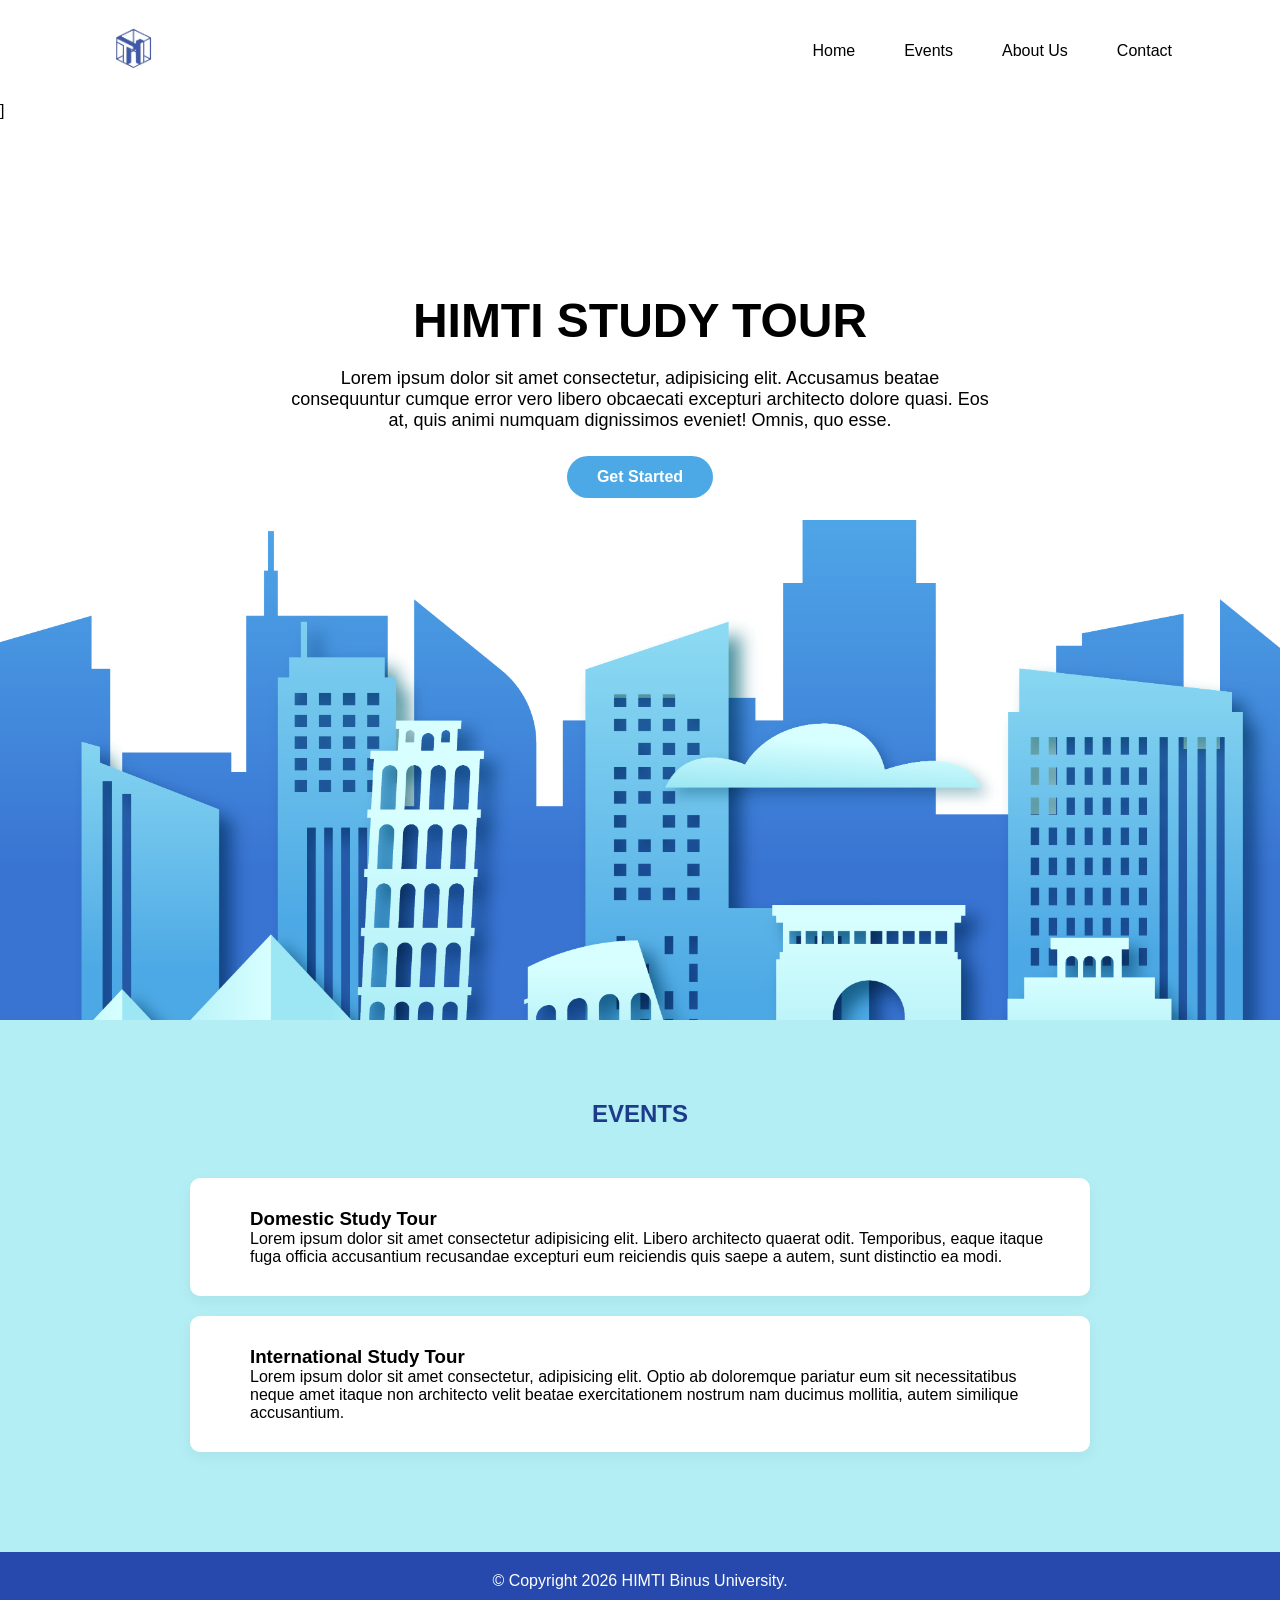
==== index.html @ f32a1fb4 "Add files via upload" ====
<!DOCTYPE html>
<html lang="id">
<head>
    <meta charset="UTF-8">
    <meta name="viewport" content="width=device-width, initial-scale=1.0">
    <title>HIMTI Study Tour</title>
    <link rel="stylesheet" href="style.css">
</head>
<body>

    <header>
        <div class="container nav">
            <h2 class="logo"><a href=""><img src="img/Logo_Himti.png" alt=""></a></h2>
            <nav>
                <ul>
                    <li><a href="#home">Home</a></li>
                    <li><a href="#events">Events</a></li>
                    <li><a href="#">About Us</a></li>
                    <li><a href="#">Contact</a></li>
                </ul>
            </nav>
        </div>
    </header>

]    <section class="home" id="home">
        <div class="container home-content">
            <div class="home-text">
                <h1>HIMTI STUDY TOUR</h1>
                <p>Lorem ipsum dolor sit amet consectetur, adipisicing elit. Accusamus beatae consequuntur cumque error vero libero obcaecati excepturi architecto dolore quasi. Eos at, quis animi numquam dignissimos eveniet! Omnis, quo esse.</p>
                <a href="#" class="btn">Get Started</a>
            </div>
        </div>

        <img src="img/gedung.png" class="home-buildings" alt="Gedung">
    </section>

    <section class="events" id="events">
        <div class="container">
            <h2>EVENTS</h2>

            <div class="event-box">
                <div class="event-image">
                    <img src="" alt="">
                </div>
                <div class="event-text">
                    <h3>Domestic Study Tour</h3>
                    <p>Lorem ipsum dolor sit amet consectetur adipisicing elit. Libero architecto quaerat odit. Temporibus, eaque itaque fuga officia accusantium recusandae excepturi eum reiciendis quis saepe a autem, sunt distinctio ea modi.</p>
                </div>
            </div>

            <div class="event-box">
                <div class="event-image">
                    <img src="" alt="">
                </div>
                <div class="event-text">
                    <h3>International Study Tour</h3>
                    <p>Lorem ipsum dolor sit amet consectetur, adipisicing elit. Optio ab doloremque pariatur eum sit necessitatibus neque amet itaque non architecto velit beatae exercitationem nostrum nam ducimus mollitia, autem similique accusantium.</p>
                </div>
            </div>

        </div>
    </section>

    <footer>
        <div class="container">
            <p>&copy; Copyright 2026 HIMTI Binus University.</p>
        </div>
    </footer>

</body>
</html>
---- style.css ----
* {
    margin: 0;
    padding: 0;
    box-sizing: border-box;
    font-family: Arial, sans-serif;
    scroll-behavior: smooth;
}

.container {
    width: 85%;
    margin: auto;
}

header {
    padding: 15px 0;
    position: sticky;   
    top: 0;             
    z-index: 1000;      
}

.nav {
    display: flex;
    justify-content: space-between;
    align-items: center;
}

.nav ul {
    list-style: none;
    display: flex;
    gap: 25px;
}

.nav a {
    text-decoration: none;
    color: black;
    font-weight: 500;
    padding: 8px 12px;     
    border-radius: 6px;    
    display: inline-block;  
    transition: 0.3s ease;
}

.nav a:hover {
    background-color: #4DA9E5;
    color: white;
}

.logo img {
    height: 50px;
    width: auto;
    display: block;
}

.logo:hover{
    cursor: pointer;
}

.home {
    position: relative;
    height: 100vh;
    padding-bottom: 350px;
    color: black;
    overflow: hidden;
}

.home-content {
    display: flex;
    justify-content: center;
    align-items: center;
    text-align: center;
    height: 100%;
}

.home-text {
    max-width: 700px;
}

.home-text h1 {
    font-size: 48px;
    margin-bottom: 20px;
}

.home-text p {
    margin-bottom: 25px;
    font-size: 18px;
}

.home-buildings {
    width: 100%;
    max-height: 500px;
    object-fit: cover; 
    position: absolute;
    bottom: 0;
    left: 0;
    z-index: -1;
}

.btn {
    display: inline-block;
    padding: 12px 30px;
    background: #4DA9E5;
    color: white;
    border-radius: 30px;
    text-decoration: none;
    font-weight: bold;
    transition: 0.3s;
}

.btn:hover {
    background: white;
    color: #4DA9E5;
}

.events {
    background: #B3EEF5;
    padding: 80px 0;
    text-align: center;
}

.events h2 {
    margin-bottom: 50px;
    color: #1e3a8a;
}

.event-box {
    display: flex;
    align-items: center;
    gap: 30px;
    background: white;
    margin: 20px auto;
    padding: 30px;
    border-radius: 10px;
    max-width: 900px;
    box-shadow: 0 5px 15px rgba(0,0,0,0.05);
    text-align: left;
}

.event-box.reverse {
    flex-direction: row-reverse;
}

.event-image img {
    width: 200px;
}

footer {
    background: #2749AD;
    color: white;
    text-align: center;
    padding: 20px 0;
}

@media (max-width: 768px) {

    .nav {
        flex-direction: row;          
        justify-content: space-between;
        align-items: center;
    }

    .nav ul {
        flex-direction: row;          
        gap: 10px;
    }

    .nav a {
        font-size: 14px;             
        padding: 6px 8px;
    }

    .logo img {
        height: 40px;
    }

    .container {
        width: 92%;
    }

    .home {
        height: auto;          
        padding: 80px 0 0 0;  
        text-align: center;
    }

    .home-content {
        height: auto;
        padding-bottom: 20px;
    }

    .home-text h1 {
        font-size: 26px;
    }

    .home-text p {
        font-size: 14px;
        padding: 0 10px;
    }

    .home-buildings {
        position: relative;   
        max-height: 200px;
        margin-top: 20px;
    }

    .event-box {
        flex-direction: column;
        text-align: center;
        padding: 20px;
    }

    .event-image img {
        width: 100%;
        max-width: 250px;
        margin-bottom: 15px;
    }
}
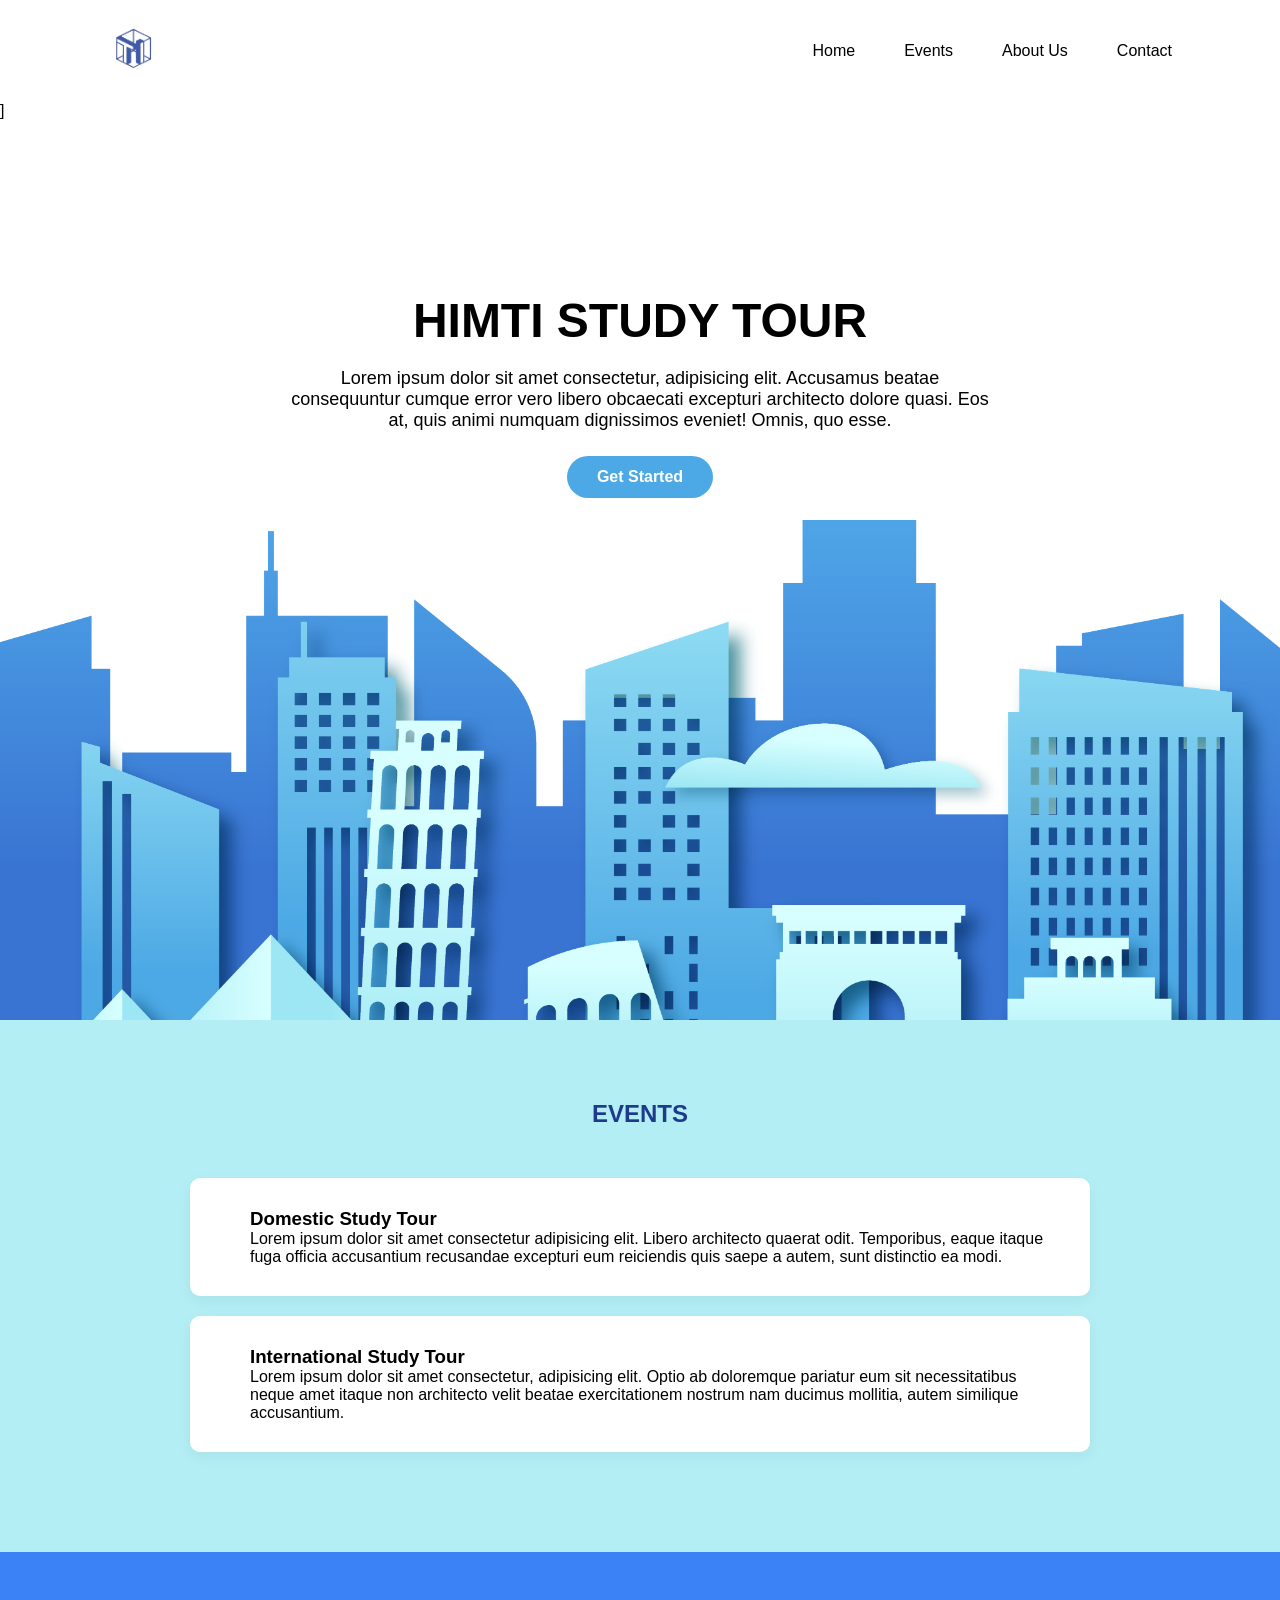
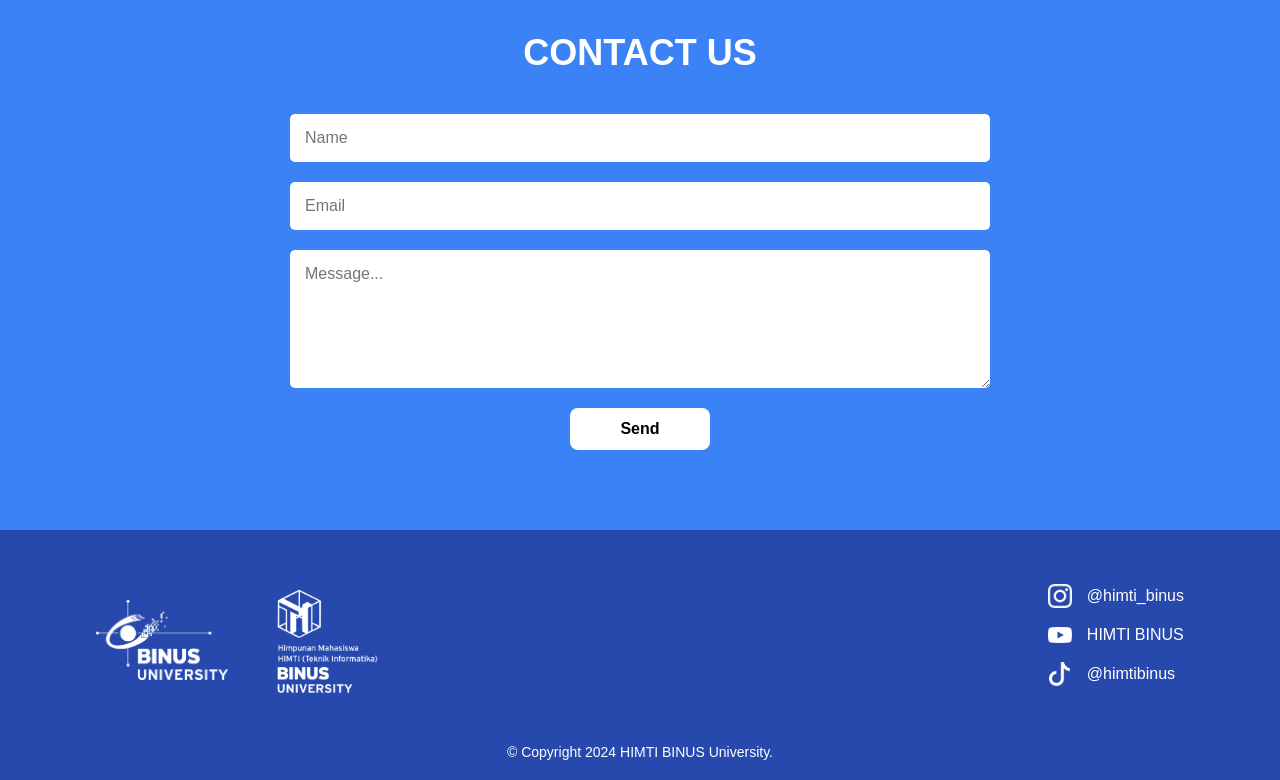
==== commit bbbdea56: "bagian Footer" ====
--- a/index.html
+++ b/index.html
@@ -61,9 +61,38 @@
         </div>
     </section>
 
+    <section class="contact" id="contact">
+        <div class="container">
+            <h2>CONTACT US</h2>
+            <form action="#" class="contact-form">
+                <input type="text" placeholder="Name" required>
+                <input type="email" placeholder="Email" required>
+                <textarea placeholder="Message..." rows="6" required></textarea>
+                <button type="submit" class="btn-send">Send</button>
+            </form>
+        </div>
+    </section>
     <footer>
-        <div class="container">
-            <p>&copy; Copyright 2026 HIMTI Binus University.</p>
+        <div class="container footer-content">
+            <div class="footer-left">
+                <div class="footer-logo">
+                    <img src="img/LogoBinusWhite.png" alt="BINUS University">
+                </div>
+                <div class="footer-himti">
+                    <img src="img/HimtiWhite.png" alt="HIMTI BINUS">
+                </div>
+            </div>
+            
+            <div class="footer-socials">
+                <ul>
+                    <li><a href="#"><img src="img/InsIcon.png" alt="IG"> @himti_binus</a></li>
+                    <li><a href="#"><img src="img/YtIcon.png" alt="YT"> HIMTI BINUS</a></li>
+                    <li><a href="#"><img src="img/TiktokIcon.png" alt="TikTok"> @himtibinus</a></li>
+                </ul>
+            </div>
+        </div>
+        <div class="footer-bottom">
+            <p>&copy; Copyright 2024 HIMTI BINUS University.</p>
         </div>
     </footer>
 
--- a/style.css
+++ b/style.css
@@ -3,11 +3,15 @@
     padding: 0;
     box-sizing: border-box;
     font-family: Arial, sans-serif;
+}
+
+html {
     scroll-behavior: smooth;
 }
 
 .container {
     width: 85%;
+    max-width: 1100px;
     margin: auto;
 }
 
@@ -143,11 +147,111 @@
     width: 200px;
 }
 
+.contact {
+    background: #3B82F6; /* Warna biru sesuai desain */
+    padding: 80px 0;
+    text-align: center;
+}
+
+.contact h2 {
+    color: white;
+    font-size: 36px;
+    margin-bottom: 40px;
+}
+
+.contact-form {
+    max-width: 700px;
+    margin: 0 auto;
+    display: flex;
+    flex-direction: column;
+    gap: 20px;
+}
+
+.contact-form input,
+.contact-form textarea {
+    width: 100%;
+    padding: 15px;
+    border: none;
+    border-radius: 5px;
+    font-size: 16px;
+    font-family: Arial, sans-serif;
+    resize: vertical;
+}
+
+.btn-send {
+    padding: 12px 50px; 
+    background: white;
+    color: black;
+    border: none;
+    border-radius: 8px; /* Sudut dibuat sedikit membulat seperti Figma */
+    font-size: 16px;
+    font-weight: bold;
+    cursor: pointer;
+    align-self: center;
+    transition: 0.3s;
+}
+
+.btn-send:hover {
+    background: #e0e0e0;
+}
+
 footer {
     background: #2749AD;
     color: white;
+    padding: 50px 0 20px 0;
+}
+
+.footer-content {
+    display: flex;
+    justify-content: space-between;
+    align-items: center;
+    flex-wrap: wrap;
+    margin-bottom: 40px;
+}
+
+.footer-left {
+    display: flex;
+    align-items: center;
+    gap: 40px; /* Jarak antara logo BINUS dan HIMTI */
+}
+
+.footer-logo img {
+    height: 80px; 
+    width: auto;
+}
+
+.footer-himti img {
+    height: 120px; /* Diperbesar agar seimbang dengan logo BINUS */
+    width: auto;
+}
+
+.footer-socials ul {
+    list-style: none;
+    padding: 0;
+}
+
+.footer-socials li {
+    margin-bottom: 15px;
+}
+
+.footer-socials a {
+    color: white;
+    text-decoration: none;
+    display: flex;
+    align-items: center;
+    gap: 15px;
+    font-size: 16px;
+}
+
+.footer-socials img {
+    width: 24px;
+    height: 24px;
+    object-fit: contain; /* Pastikan icon tidak gepeng */
+}
+
+.footer-bottom {
     text-align: center;
-    padding: 20px 0;
+    font-size: 14px;
 }
 
 @media (max-width: 768px) {
@@ -213,4 +317,27 @@
         max-width: 250px;
         margin-bottom: 15px;
     }
+    
+    .contact {
+        padding: 50px 0;
+    }
+
+    .contact h2 {
+        font-size: 28px;
+    }
+
+    .footer-content {
+        flex-direction: column;
+        text-align: center;
+        gap: 30px;
+    }
+
+    .footer-socials li {
+        justify-content: center;
+    }
+
+    .footer-left {
+        flex-direction: column;
+        gap: 20px;
+    }
 }
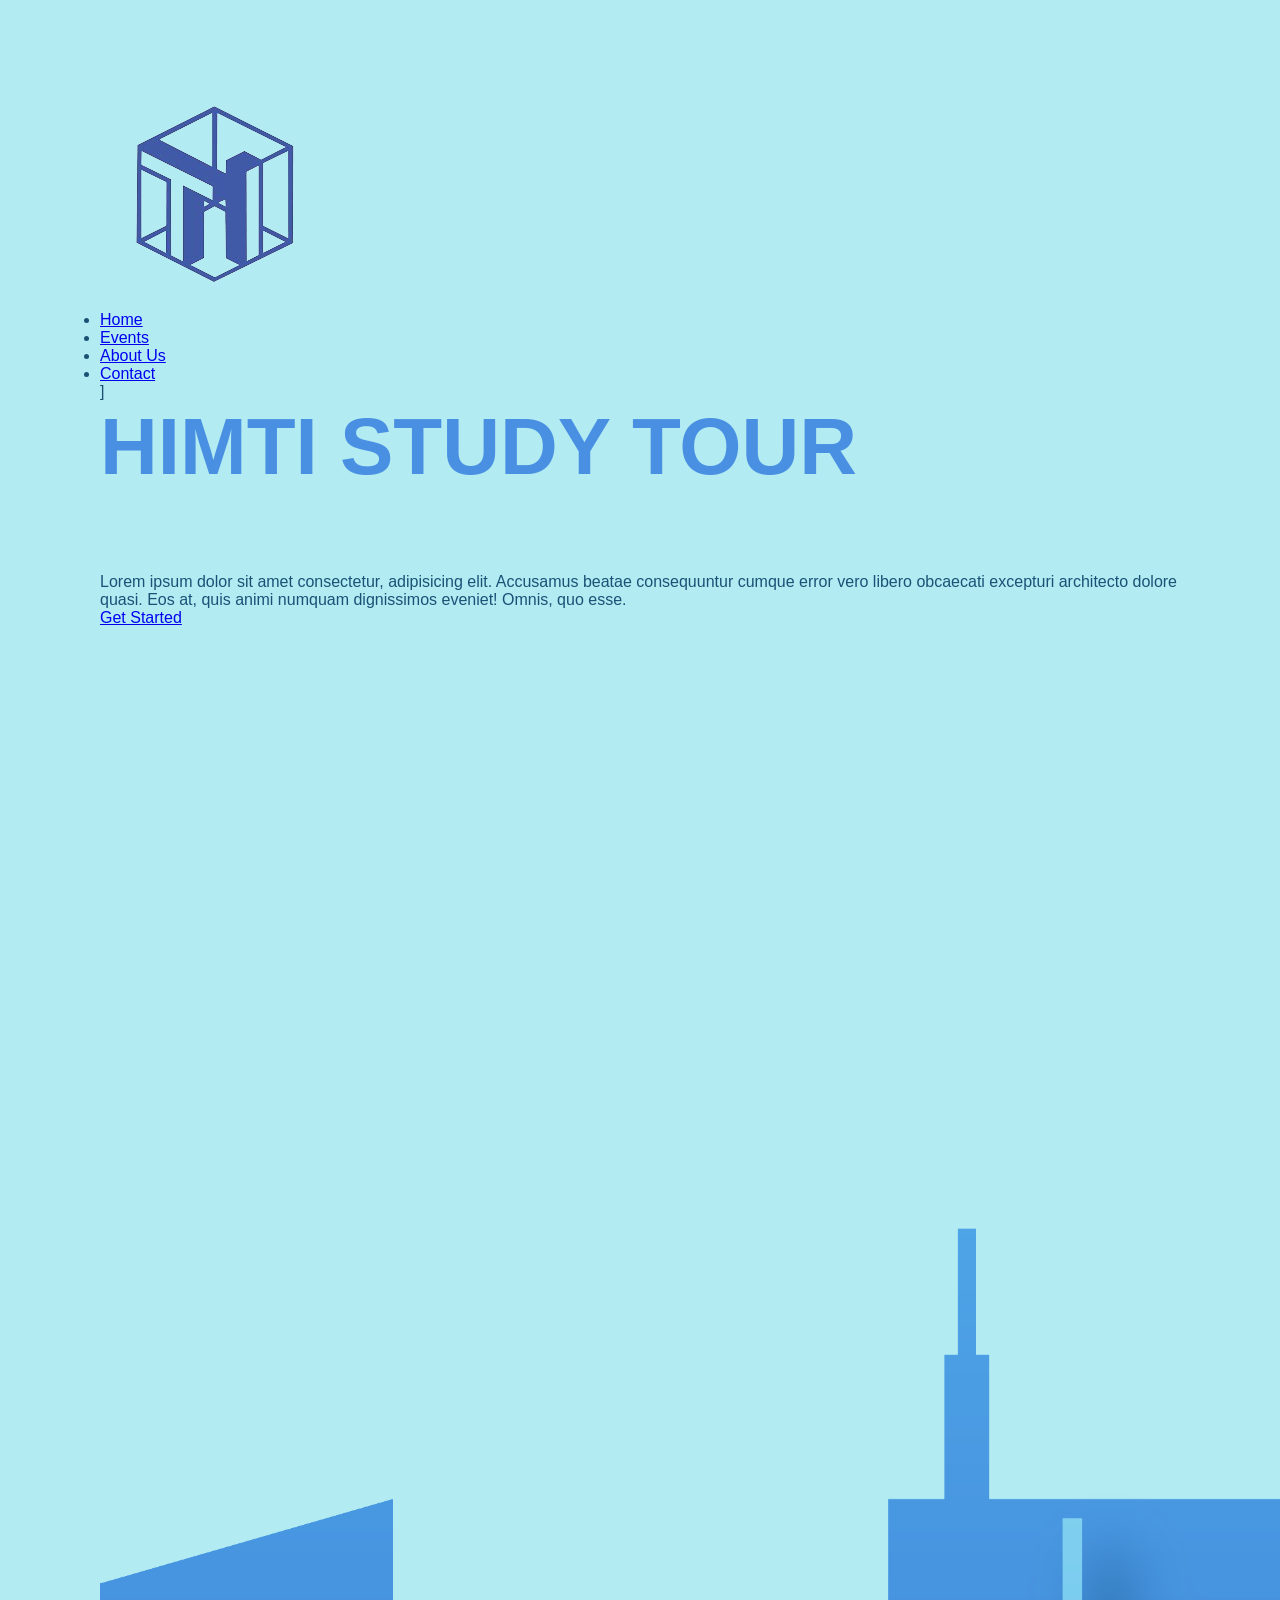
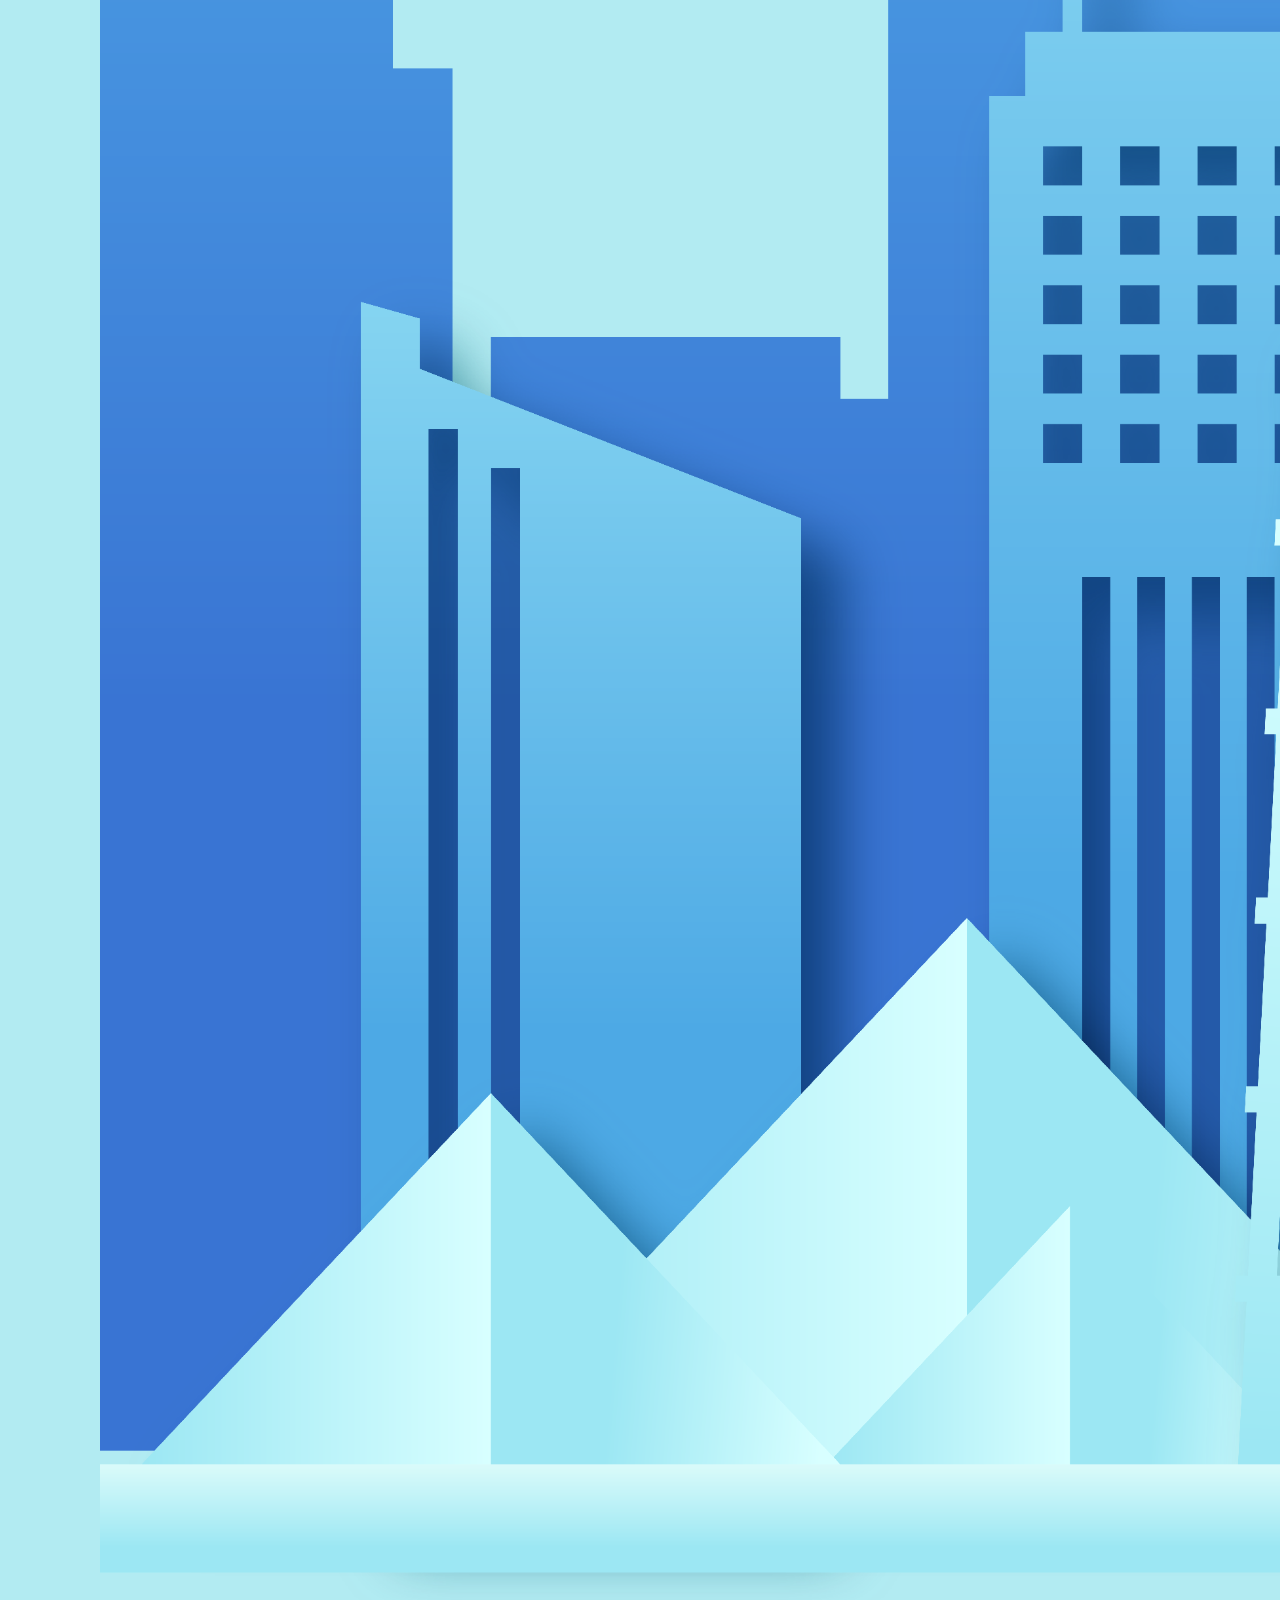
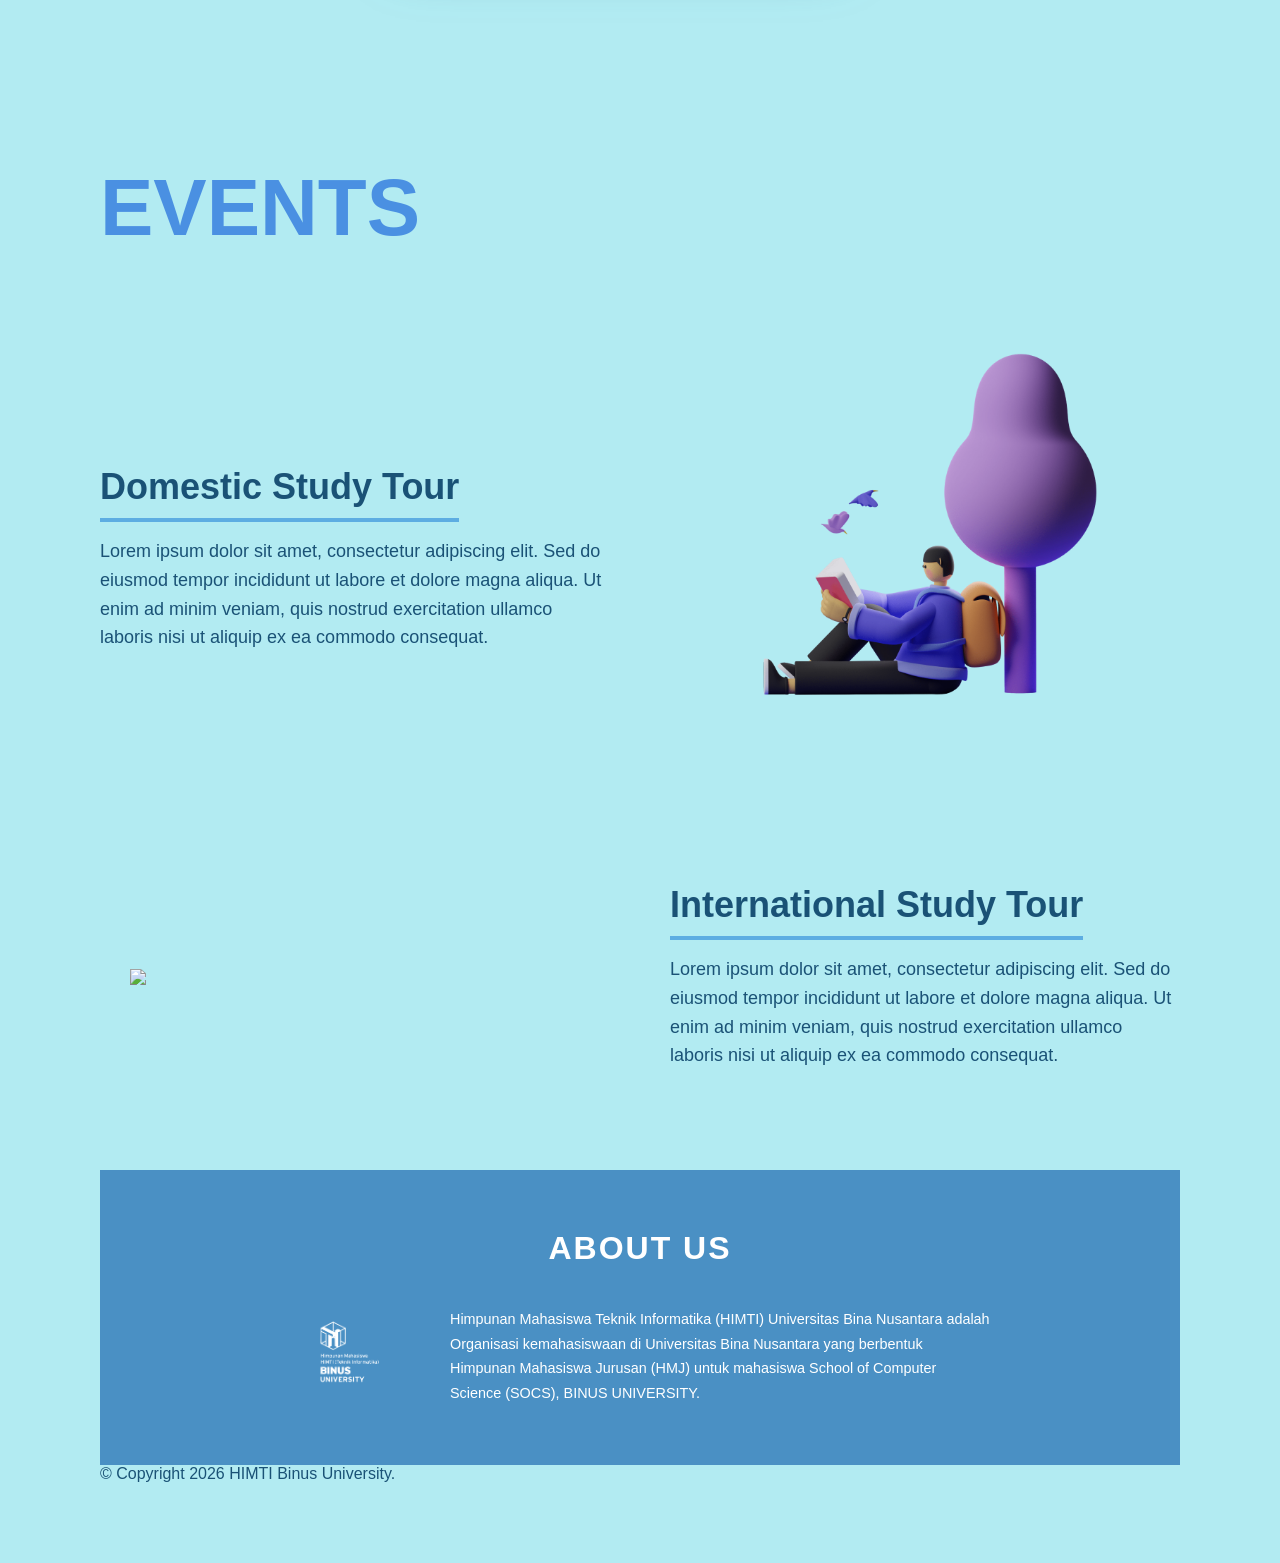
==== commit d9d7078a: "add event section" ====
--- a/index.html
+++ b/index.html
@@ -1,100 +1,151 @@
-<!DOCTYPE html>
-<html lang="id">
-<head>
-    <meta charset="UTF-8">
-    <meta name="viewport" content="width=device-width, initial-scale=1.0">
-    <title>HIMTI Study Tour</title>
-    <link rel="stylesheet" href="style.css">
-</head>
-<body>
-
-    <header>
-        <div class="container nav">
-            <h2 class="logo"><a href=""><img src="img/Logo_Himti.png" alt=""></a></h2>
-            <nav>
-                <ul>
-                    <li><a href="#home">Home</a></li>
-                    <li><a href="#events">Events</a></li>
-                    <li><a href="#">About Us</a></li>
-                    <li><a href="#">Contact</a></li>
-                </ul>
-            </nav>
-        </div>
-    </header>
-
-]    <section class="home" id="home">
-        <div class="container home-content">
-            <div class="home-text">
-                <h1>HIMTI STUDY TOUR</h1>
-                <p>Lorem ipsum dolor sit amet consectetur, adipisicing elit. Accusamus beatae consequuntur cumque error vero libero obcaecati excepturi architecto dolore quasi. Eos at, quis animi numquam dignissimos eveniet! Omnis, quo esse.</p>
-                <a href="#" class="btn">Get Started</a>
-            </div>
-        </div>
-
-        <img src="img/gedung.png" class="home-buildings" alt="Gedung">
-    </section>
-
-    <section class="events" id="events">
-        <div class="container">
-            <h2>EVENTS</h2>
-
-            <div class="event-box">
-                <div class="event-image">
-                    <img src="" alt="">
-                </div>
-                <div class="event-text">
-                    <h3>Domestic Study Tour</h3>
-                    <p>Lorem ipsum dolor sit amet consectetur adipisicing elit. Libero architecto quaerat odit. Temporibus, eaque itaque fuga officia accusantium recusandae excepturi eum reiciendis quis saepe a autem, sunt distinctio ea modi.</p>
-                </div>
-            </div>
-
-            <div class="event-box">
-                <div class="event-image">
-                    <img src="" alt="">
-                </div>
-                <div class="event-text">
-                    <h3>International Study Tour</h3>
-                    <p>Lorem ipsum dolor sit amet consectetur, adipisicing elit. Optio ab doloremque pariatur eum sit necessitatibus neque amet itaque non architecto velit beatae exercitationem nostrum nam ducimus mollitia, autem similique accusantium.</p>
-                </div>
-            </div>
-
-        </div>
-    </section>
-
-    <section class="contact" id="contact">
-        <div class="container">
-            <h2>CONTACT US</h2>
-            <form action="#" class="contact-form">
-                <input type="text" placeholder="Name" required>
-                <input type="email" placeholder="Email" required>
-                <textarea placeholder="Message..." rows="6" required></textarea>
-                <button type="submit" class="btn-send">Send</button>
-            </form>
-        </div>
-    </section>
-    <footer>
-        <div class="container footer-content">
-            <div class="footer-left">
-                <div class="footer-logo">
-                    <img src="img/LogoBinusWhite.png" alt="BINUS University">
-                </div>
-                <div class="footer-himti">
-                    <img src="img/HimtiWhite.png" alt="HIMTI BINUS">
-                </div>
-            </div>
-            
-            <div class="footer-socials">
-                <ul>
-                    <li><a href="#"><img src="img/InsIcon.png" alt="IG"> @himti_binus</a></li>
-                    <li><a href="#"><img src="img/YtIcon.png" alt="YT"> HIMTI BINUS</a></li>
-                    <li><a href="#"><img src="img/TiktokIcon.png" alt="TikTok"> @himtibinus</a></li>
-                </ul>
-            </div>
-        </div>
-        <div class="footer-bottom">
-            <p>&copy; Copyright 2024 HIMTI BINUS University.</p>
-        </div>
-    </footer>
-
-</body>
-</html>+<!DOCTYPE html>
+<html lang="id">
+<head>
+    <meta charset="UTF-8">
+    <meta name="viewport" content="width=device-width, initial-scale=1.0">
+    <title>HIMTI Study Tour</title>
+    <link rel="stylesheet" href="style.css">
+    <style>
+        
+        .about {
+            background-color: #4a90c4;
+            padding: 60px 0;
+            color: #fff;
+        }
+
+        .about h2 {
+            text-align: center;
+            font-size: 2rem;
+            font-weight: 700;
+            letter-spacing: 2px;
+            margin-bottom: 40px;
+            color: #fff;
+        }
+
+        .about-content {
+            display: flex;
+            align-items: center;
+            gap: 40px;
+            max-width: 700px;
+            margin: 0 auto;
+        }
+
+        .about-logo {
+            display: flex;
+            flex-direction: column;
+            align-items: center;
+            flex-shrink: 0;
+            min-width: 120px;
+        }
+
+        .about-logo img {
+            width: 70px;
+            height: auto;
+            margin-bottom: 10px;
+        }
+
+        .about-logo-caption {
+            text-align: center;
+            font-size: 0.75rem;
+            line-height: 1.5;
+            color: #fff;
+            margin: 0;
+        }
+
+        .about-logo-caption strong {
+            font-size: 0.85rem;
+            font-weight: 800;
+            letter-spacing: 1px;
+        }
+
+        .about-text p {
+            font-size: 0.9rem;
+            line-height: 1.7;
+            color: #fff;
+            margin: 0;
+        }
+
+        @media (max-width: 600px) {
+            .about-content {
+                flex-direction: column;
+                text-align: center;
+            }
+        }
+    </style>
+</head>
+<body>
+
+    <header>
+        <div class="container nav">
+            <h2 class="logo"><a href=""><img src="img/Logo_Himti.png" alt=""></a></h2>
+            <nav>
+                <ul>
+                    <li><a href="#home">Home</a></li>
+                    <li><a href="#events">Events</a></li>
+                    <li><a href="#">About Us</a></li>
+                    <li><a href="#">Contact</a></li>
+                </ul>
+            </nav>
+        </div>
+    </header>
+
+]    <section class="home" id="home">
+        <div class="container home-content">
+            <div class="home-text">
+                <h1>HIMTI STUDY TOUR</h1>
+                <p>Lorem ipsum dolor sit amet consectetur, adipisicing elit. Accusamus beatae consequuntur cumque error vero libero obcaecati excepturi architecto dolore quasi. Eos at, quis animi numquam dignissimos eveniet! Omnis, quo esse.</p>
+                <a href="#" class="btn">Get Started</a>
+            </div>
+        </div>
+
+        <img src="img/gedung.png" class="home-buildings" alt="Gedung">
+    </section>
+
+    <section class="events" id="events">
+        <div class="header">
+        <h1>EVENTS</h1>
+
+        <div class="Row">
+            <div class="content">
+                <h2>Domestic Study Tour</h2>
+                <p>Lorem ipsum dolor sit amet, consectetur adipiscing elit. Sed do eiusmod tempor incididunt ut labore et dolore magna aliqua. Ut enim ad minim veniam, quis nostrud exercitation ullamco laboris nisi ut aliquip ex ea commodo consequat.</p>
+            </div>
+            <div class="picture">
+                <img src="Domestic Study Tour.png">
+            </div>
+        </div>
+
+        <div class="Row reverse">
+            <div class="content">
+                <h2>International Study Tour</h2>
+                <p>Lorem ipsum dolor sit amet, consectetur adipiscing elit. Sed do eiusmod tempor incididunt ut labore et dolore magna aliqua. Ut enim ad minim veniam, quis nostrud exercitation ullamco laboris nisi ut aliquip ex ea commodo consequat.</p>
+            </div>
+            <div class="picture">
+                <img src="International Study Tour.png">
+            </div>
+        </div>
+    </div>
+    </section>
+
+     <section class="about" id="about">
+        <div class="container">
+            <h2>ABOUT US</h2>
+            <div class="about-content">
+                <div class="about-logo">
+                    <img src="img/HimtiWhite.png" alt="Logo HIMTI">
+                    <!-- <p class="about-logo-caption">Himpunan Mahasiswa<br>HIMTI<br><strong>BINUS<br>UNIVERSITY</strong></p> -->
+                </div>
+                <div class="about-text">
+                    <p>Himpunan Mahasiswa Teknik Informatika (HIMTI) Universitas Bina Nusantara adalah Organisasi kemahasiswaan di Universitas Bina Nusantara yang berbentuk Himpunan Mahasiswa Jurusan (HMJ) untuk mahasiswa School of Computer Science (SOCS), BINUS UNIVERSITY.</p>
+                </div>
+            </div>
+        </div>
+    </section>
+
+    <footer>
+        <div class="container">
+            <p>&copy; Copyright 2026 HIMTI Binus University.</p>
+        </div>
+    </footer>
+
+</body>
--- a/style.css
+++ b/style.css
@@ -1,343 +1,66 @@
-* {
-    margin: 0;
-    padding: 0;
-    box-sizing: border-box;
-    font-family: Arial, sans-serif;
-}
-
-html {
-    scroll-behavior: smooth;
-}
-
-.container {
-    width: 85%;
-    max-width: 1100px;
-    margin: auto;
-}
-
-header {
-    padding: 15px 0;
-    position: sticky;   
-    top: 0;             
-    z-index: 1000;      
-}
-
-.nav {
-    display: flex;
-    justify-content: space-between;
-    align-items: center;
-}
-
-.nav ul {
-    list-style: none;
-    display: flex;
-    gap: 25px;
-}
-
-.nav a {
-    text-decoration: none;
-    color: black;
-    font-weight: 500;
-    padding: 8px 12px;     
-    border-radius: 6px;    
-    display: inline-block;  
-    transition: 0.3s ease;
-}
-
-.nav a:hover {
-    background-color: #4DA9E5;
-    color: white;
-}
-
-.logo img {
-    height: 50px;
-    width: auto;
-    display: block;
-}
-
-.logo:hover{
-    cursor: pointer;
-}
-
-.home {
-    position: relative;
-    height: 100vh;
-    padding-bottom: 350px;
-    color: black;
-    overflow: hidden;
-}
-
-.home-content {
-    display: flex;
-    justify-content: center;
-    align-items: center;
-    text-align: center;
-    height: 100%;
-}
-
-.home-text {
-    max-width: 700px;
-}
-
-.home-text h1 {
-    font-size: 48px;
-    margin-bottom: 20px;
-}
-
-.home-text p {
-    margin-bottom: 25px;
-    font-size: 18px;
-}
-
-.home-buildings {
-    width: 100%;
-    max-height: 500px;
-    object-fit: cover; 
-    position: absolute;
-    bottom: 0;
-    left: 0;
-    z-index: -1;
-}
-
-.btn {
-    display: inline-block;
-    padding: 12px 30px;
-    background: #4DA9E5;
-    color: white;
-    border-radius: 30px;
-    text-decoration: none;
-    font-weight: bold;
-    transition: 0.3s;
-}
-
-.btn:hover {
-    background: white;
-    color: #4DA9E5;
-}
-
-.events {
-    background: #B3EEF5;
-    padding: 80px 0;
-    text-align: center;
-}
-
-.events h2 {
-    margin-bottom: 50px;
-    color: #1e3a8a;
-}
-
-.event-box {
-    display: flex;
-    align-items: center;
-    gap: 30px;
-    background: white;
-    margin: 20px auto;
-    padding: 30px;
-    border-radius: 10px;
-    max-width: 900px;
-    box-shadow: 0 5px 15px rgba(0,0,0,0.05);
-    text-align: left;
-}
-
-.event-box.reverse {
-    flex-direction: row-reverse;
-}
-
-.event-image img {
-    width: 200px;
-}
-
-.contact {
-    background: #3B82F6; /* Warna biru sesuai desain */
-    padding: 80px 0;
-    text-align: center;
-}
-
-.contact h2 {
-    color: white;
-    font-size: 36px;
-    margin-bottom: 40px;
-}
-
-.contact-form {
-    max-width: 700px;
-    margin: 0 auto;
-    display: flex;
-    flex-direction: column;
-    gap: 20px;
-}
-
-.contact-form input,
-.contact-form textarea {
-    width: 100%;
-    padding: 15px;
-    border: none;
-    border-radius: 5px;
-    font-size: 16px;
-    font-family: Arial, sans-serif;
-    resize: vertical;
-}
-
-.btn-send {
-    padding: 12px 50px; 
-    background: white;
-    color: black;
-    border: none;
-    border-radius: 8px; /* Sudut dibuat sedikit membulat seperti Figma */
-    font-size: 16px;
-    font-weight: bold;
-    cursor: pointer;
-    align-self: center;
-    transition: 0.3s;
-}
-
-.btn-send:hover {
-    background: #e0e0e0;
-}
-
-footer {
-    background: #2749AD;
-    color: white;
-    padding: 50px 0 20px 0;
-}
-
-.footer-content {
-    display: flex;
-    justify-content: space-between;
-    align-items: center;
-    flex-wrap: wrap;
-    margin-bottom: 40px;
-}
-
-.footer-left {
-    display: flex;
-    align-items: center;
-    gap: 40px; /* Jarak antara logo BINUS dan HIMTI */
-}
-
-.footer-logo img {
-    height: 80px; 
-    width: auto;
-}
-
-.footer-himti img {
-    height: 120px; /* Diperbesar agar seimbang dengan logo BINUS */
-    width: auto;
-}
-
-.footer-socials ul {
-    list-style: none;
-    padding: 0;
-}
-
-.footer-socials li {
-    margin-bottom: 15px;
-}
-
-.footer-socials a {
-    color: white;
-    text-decoration: none;
-    display: flex;
-    align-items: center;
-    gap: 15px;
-    font-size: 16px;
-}
-
-.footer-socials img {
-    width: 24px;
-    height: 24px;
-    object-fit: contain; /* Pastikan icon tidak gepeng */
-}
-
-.footer-bottom {
-    text-align: center;
-    font-size: 14px;
-}
-
-@media (max-width: 768px) {
-
-    .nav {
-        flex-direction: row;          
-        justify-content: space-between;
-        align-items: center;
-    }
-
-    .nav ul {
-        flex-direction: row;          
-        gap: 10px;
-    }
-
-    .nav a {
-        font-size: 14px;             
-        padding: 6px 8px;
-    }
-
-    .logo img {
-        height: 40px;
-    }
-
-    .container {
-        width: 92%;
-    }
-
-    .home {
-        height: auto;          
-        padding: 80px 0 0 0;  
-        text-align: center;
-    }
-
-    .home-content {
-        height: auto;
-        padding-bottom: 20px;
-    }
-
-    .home-text h1 {
-        font-size: 26px;
-    }
-
-    .home-text p {
-        font-size: 14px;
-        padding: 0 10px;
-    }
-
-    .home-buildings {
-        position: relative;   
-        max-height: 200px;
-        margin-top: 20px;
-    }
-
-    .event-box {
-        flex-direction: column;
-        text-align: center;
-        padding: 20px;
-    }
-
-    .event-image img {
-        width: 100%;
-        max-width: 250px;
-        margin-bottom: 15px;
-    }
-    
-    .contact {
-        padding: 50px 0;
-    }
-
-    .contact h2 {
-        font-size: 28px;
-    }
-
-    .footer-content {
-        flex-direction: column;
-        text-align: center;
-        gap: 30px;
-    }
-
-    .footer-socials li {
-        justify-content: center;
-    }
-
-    .footer-left {
-        flex-direction: column;
-        gap: 20px;
-    }
+* {
+    margin: 0;
+    padding: 0;
+    box-sizing: border-box;
+}
+
+body {
+    background-color: #B2EBF2;
+    font-family: 'Segoe UI', Tahoma, Geneva, Verdana, sans-serif;
+    color: #1A5276;
+    padding: 80px 100px;
+}
+
+.header {
+    max-width: 1200px;
+    margin: 0 auto;
+}
+
+h1 {
+    font-size: 80px;
+    margin-bottom: 80px;
+    color: #4A90E2;
+    font-weight: bold;
+}
+
+.Row {
+    display: flex;
+    align-items: center;
+    justify-content: space-between;
+    margin-bottom: 100px;
+    gap: 60px;
+}
+
+.Row.reverse {
+    flex-direction: row-reverse;
+}
+
+.content {
+    flex: 1;
+}
+
+.content h2 {
+    font-size: 36px;
+    margin-bottom: 15px;
+    display: inline-block;
+    border-bottom: 4px solid #5DADE2;
+    padding-bottom: 10px;
+}
+
+.content p {
+    font-size: 18px;
+    line-height: 1.6;
+    text-align: left;
+}
+
+.picture {
+    flex: 1;
+    display: flex;
+    justify-content: center;
+}
+
+.picture img {
+    width: 100%;
+    max-width: 450px;
+    height: auto;
 }
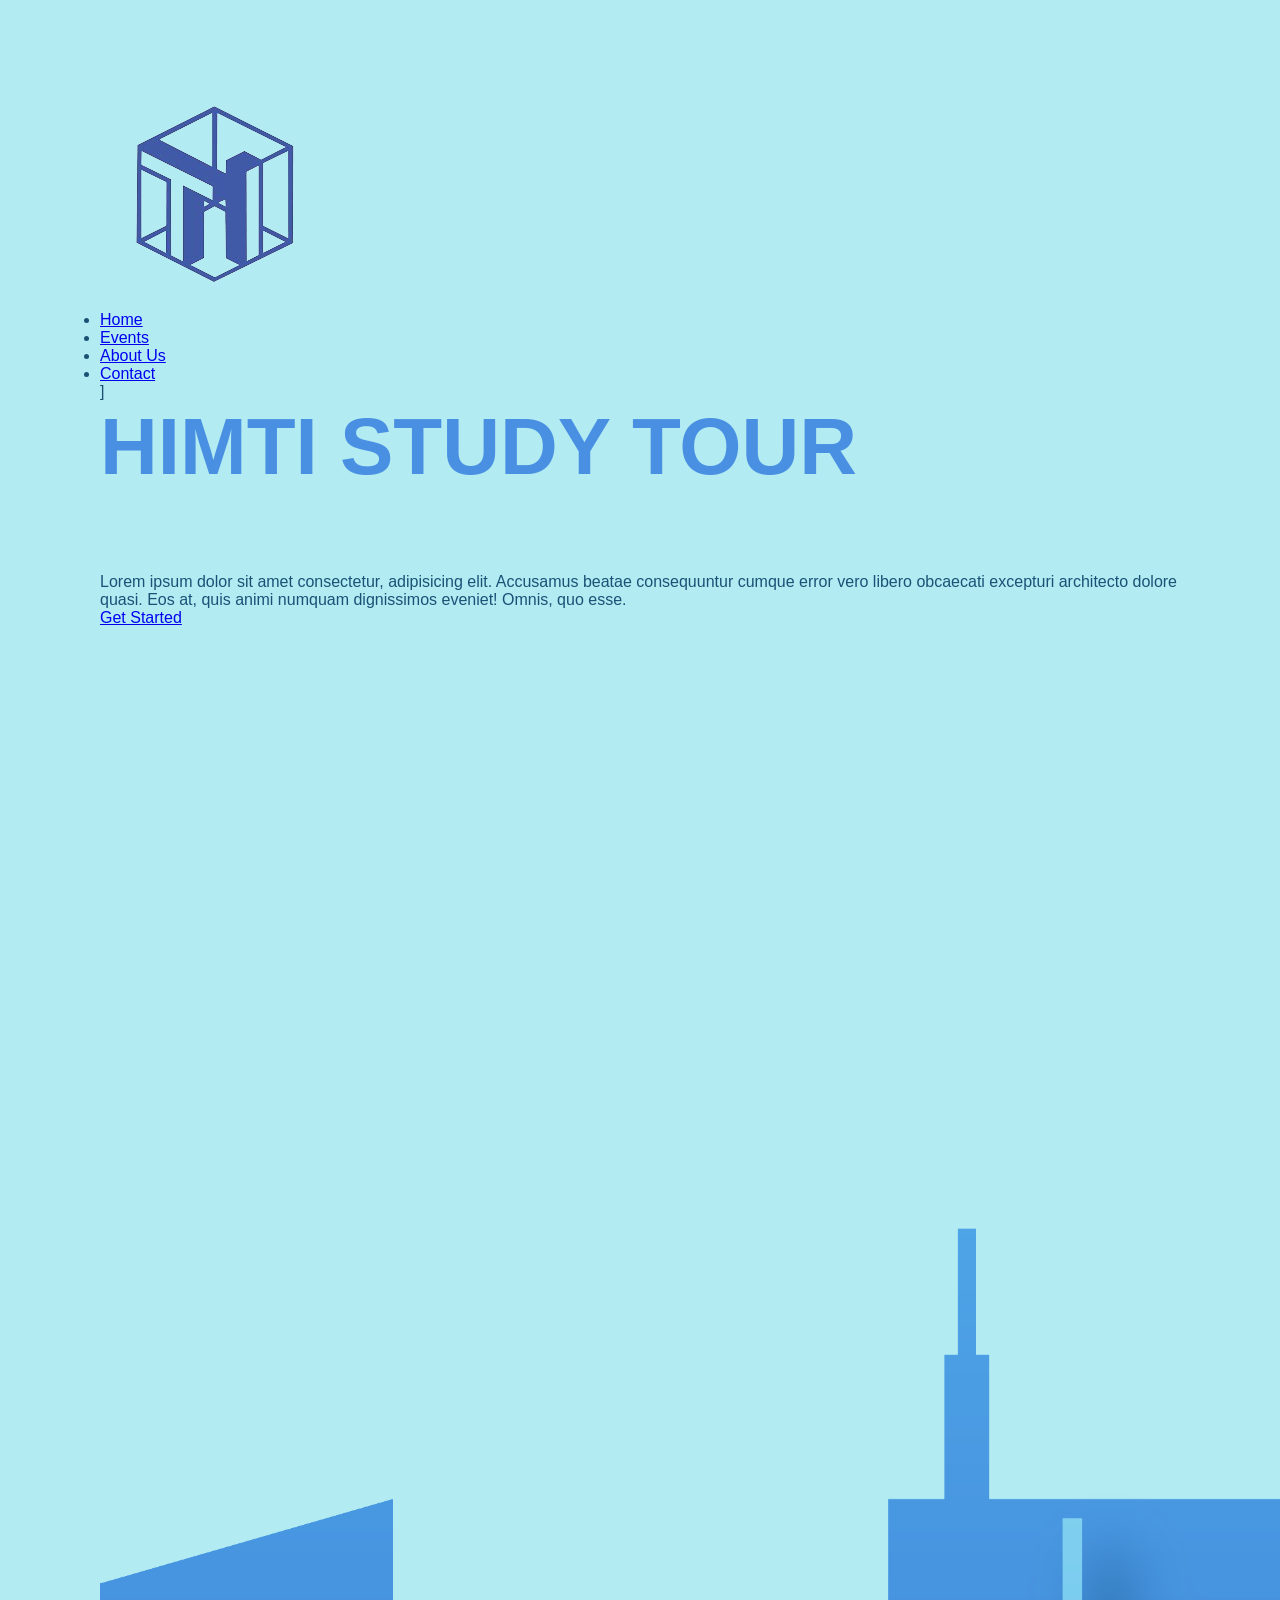
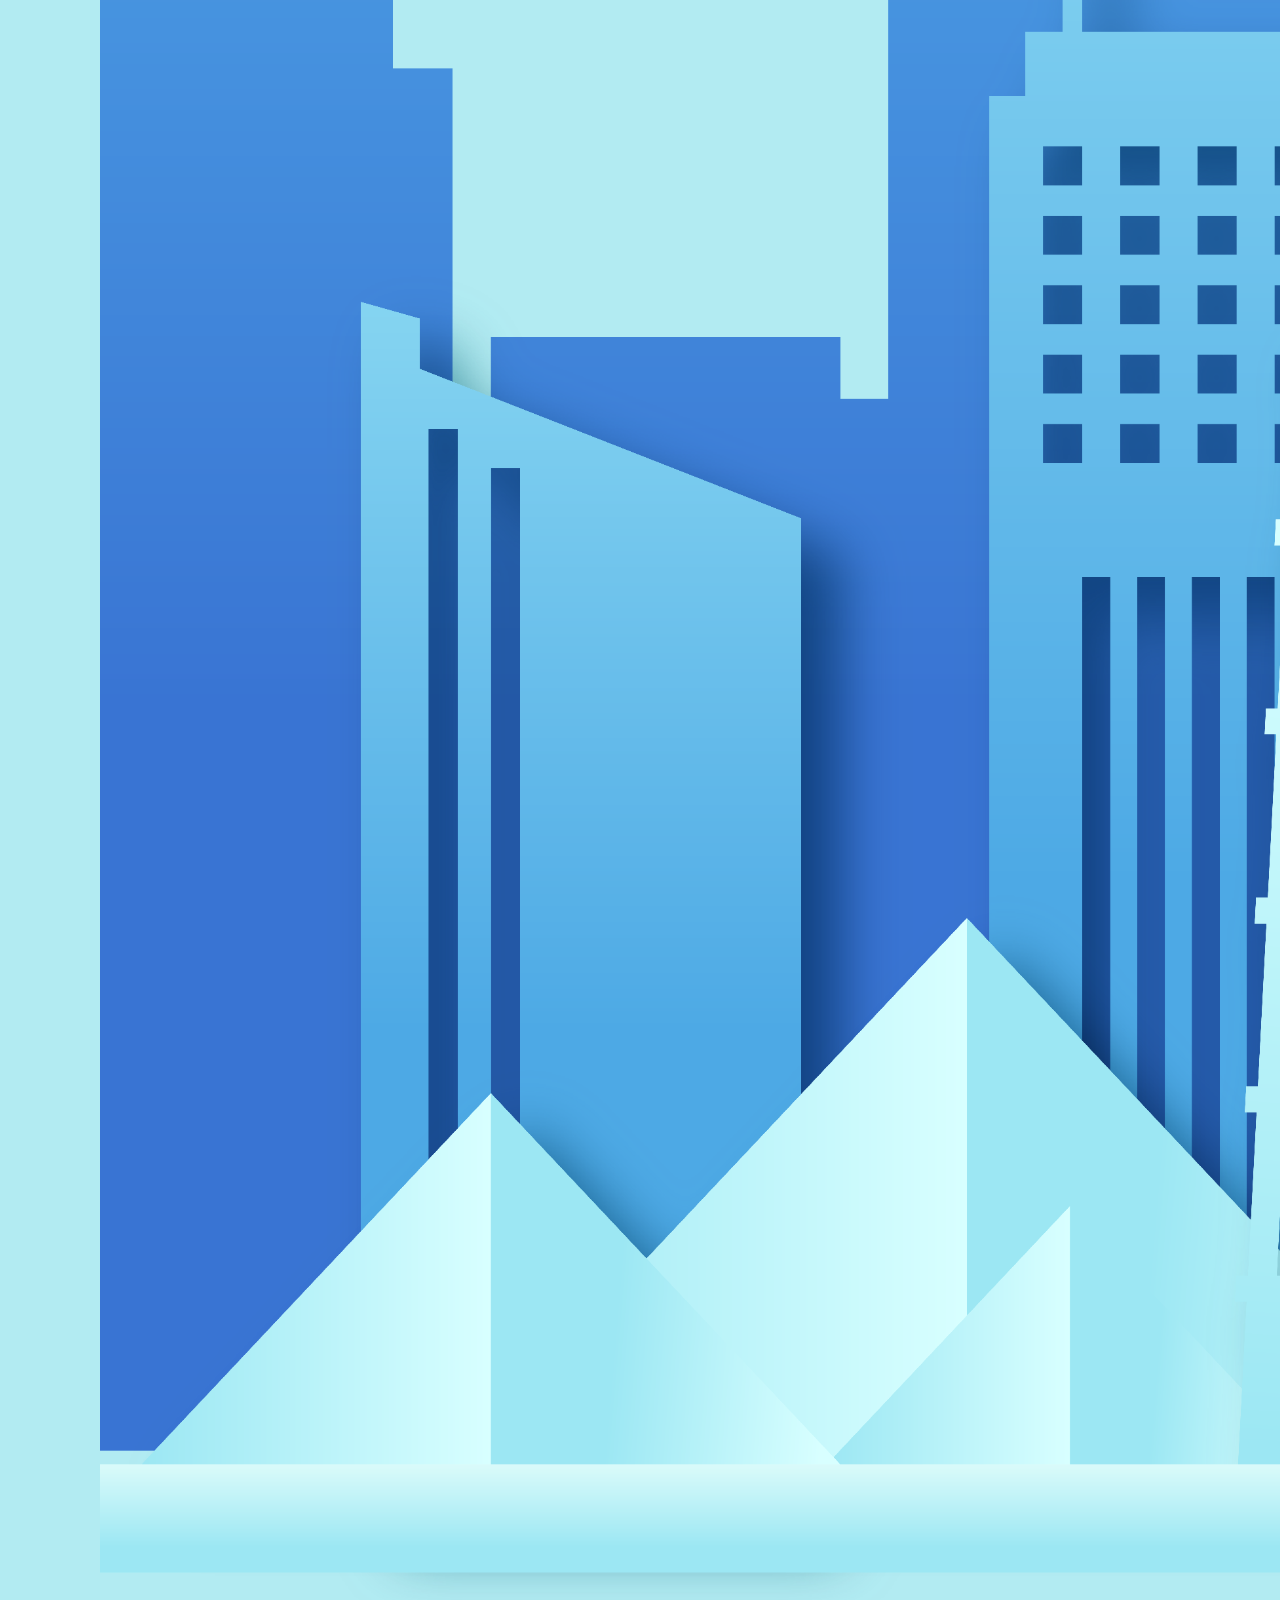
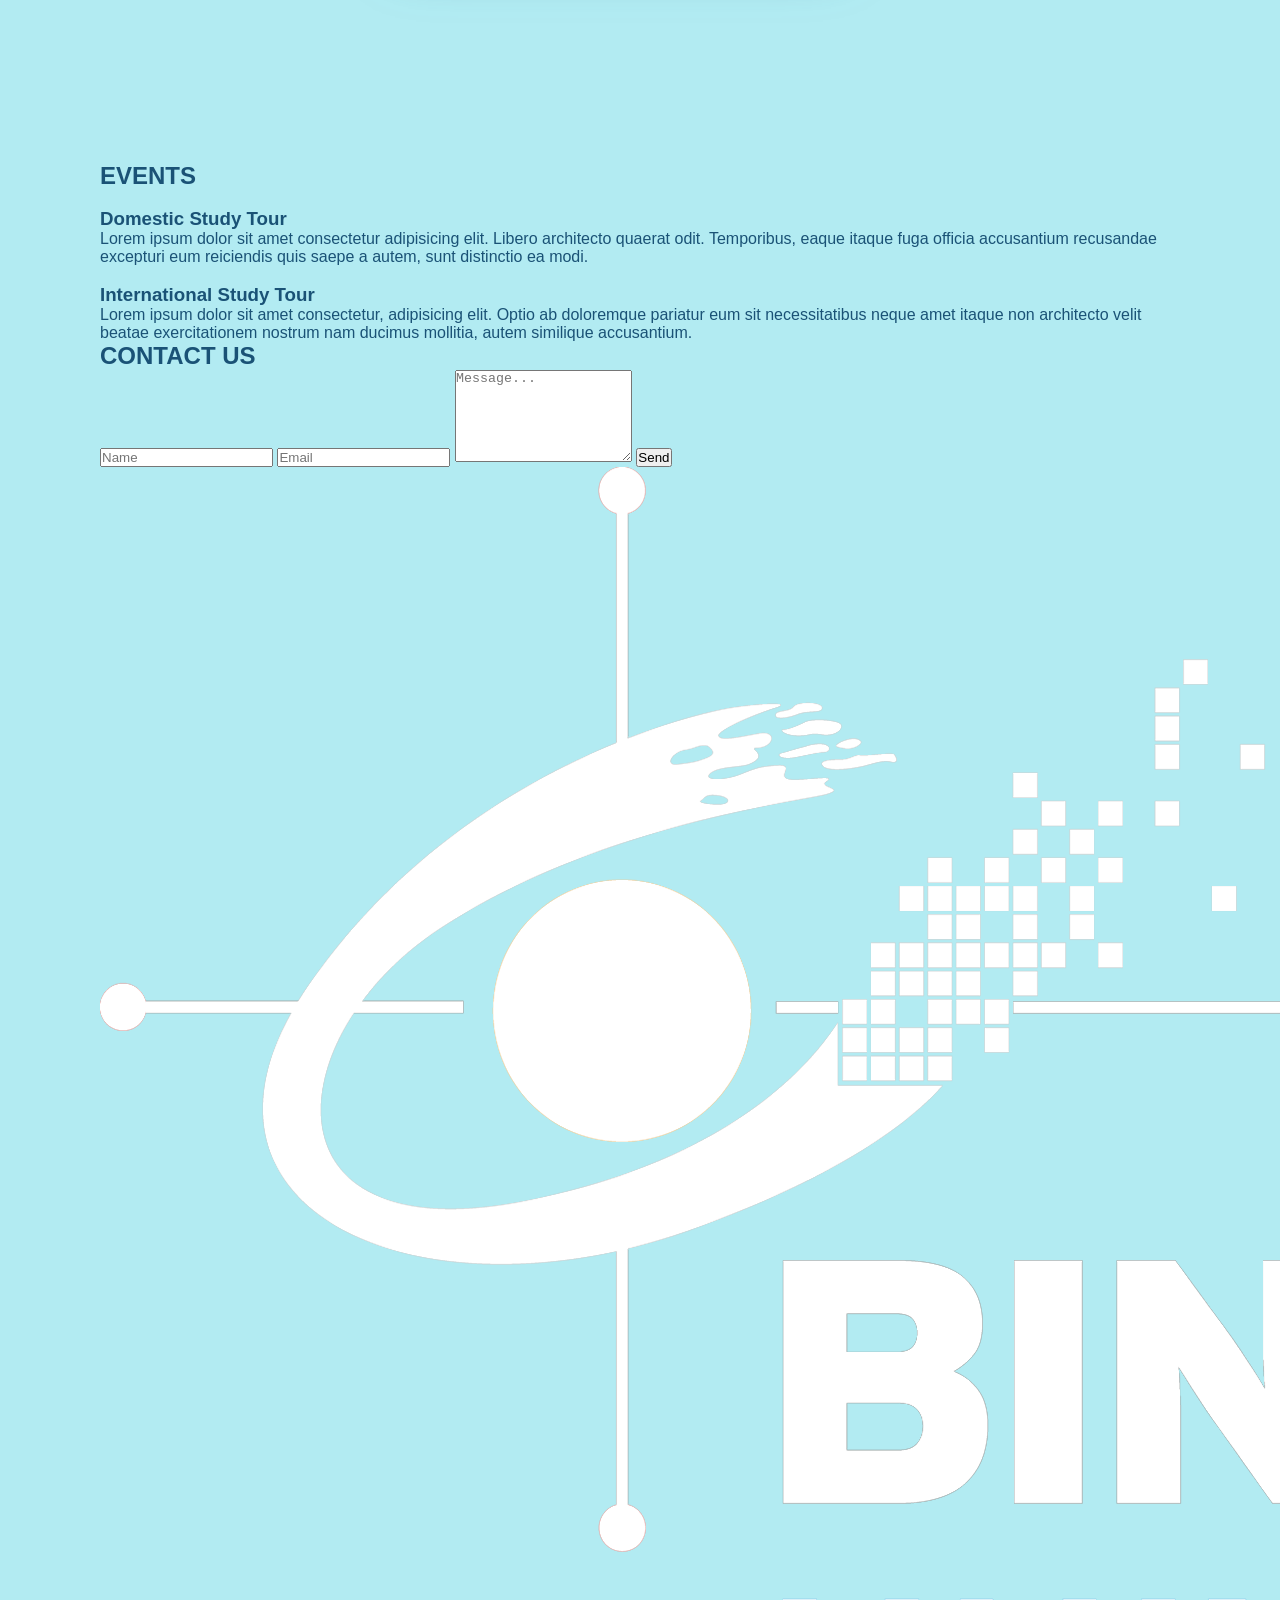
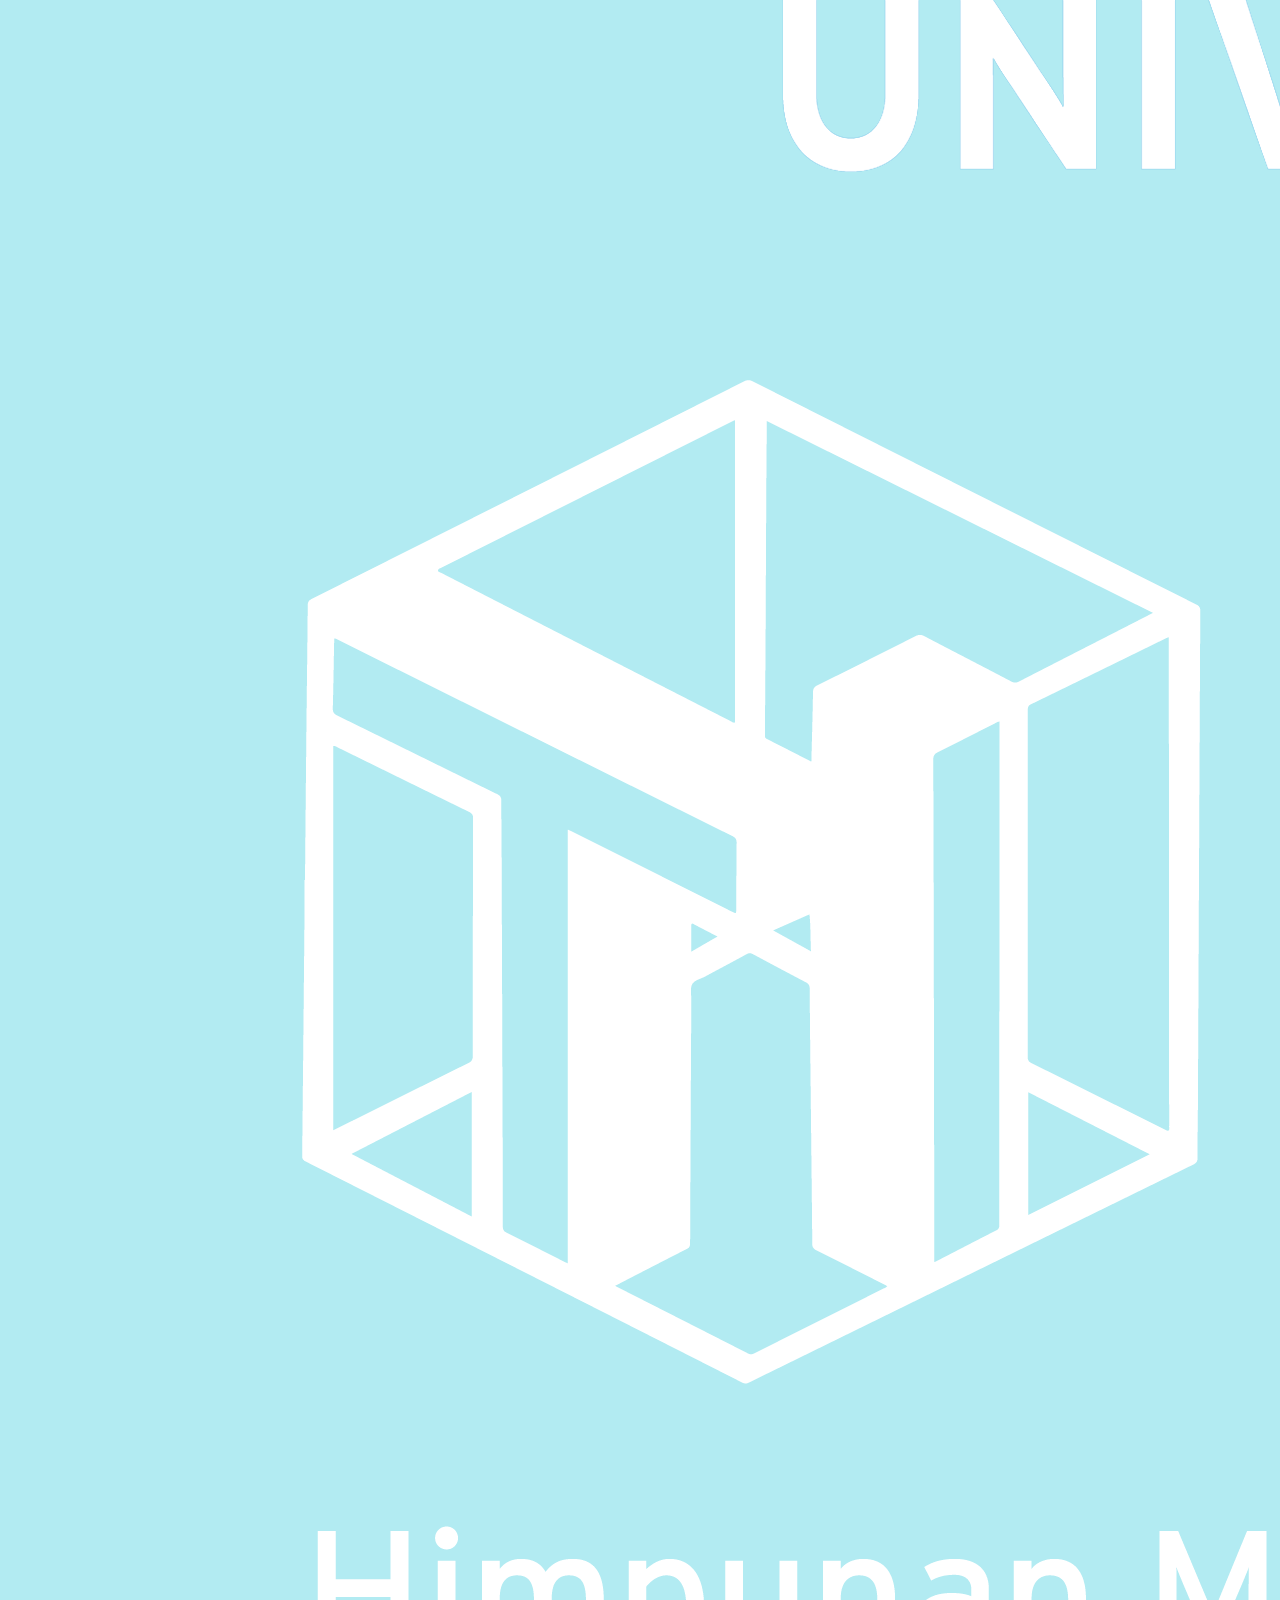
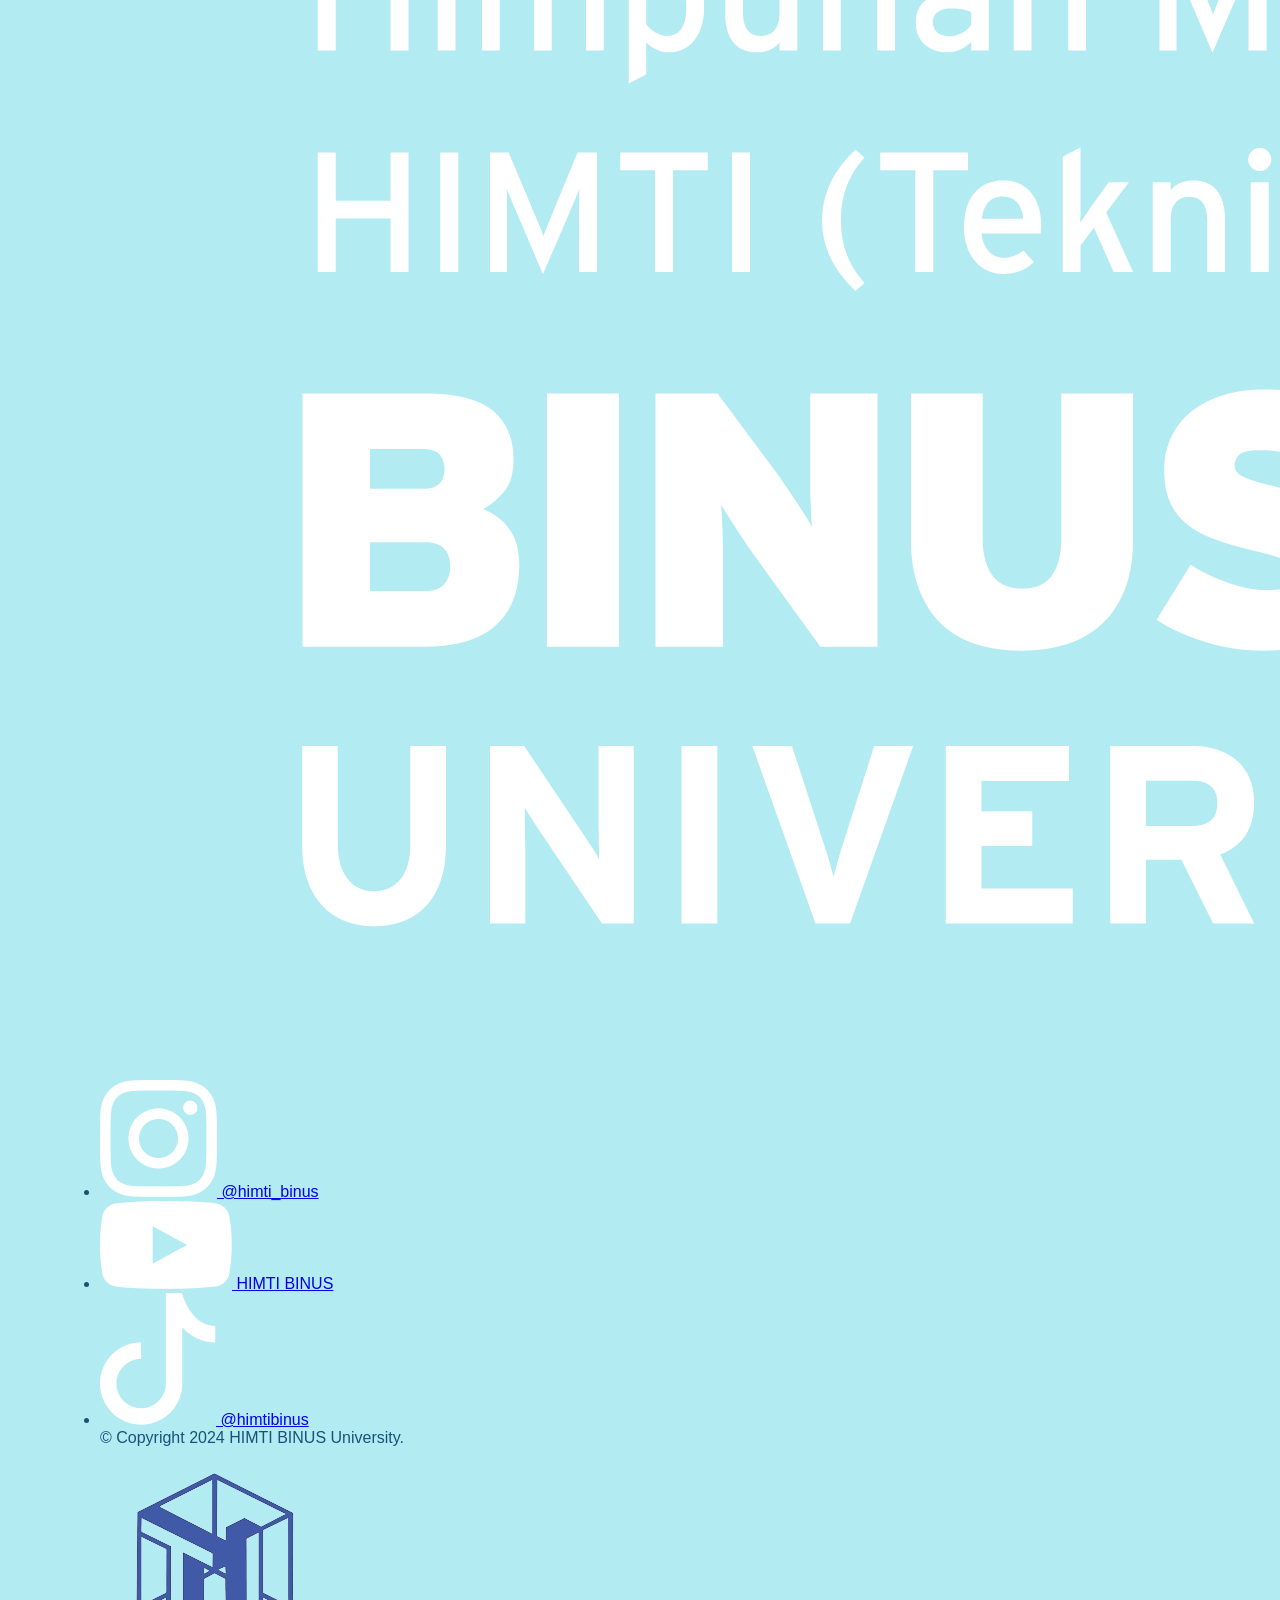
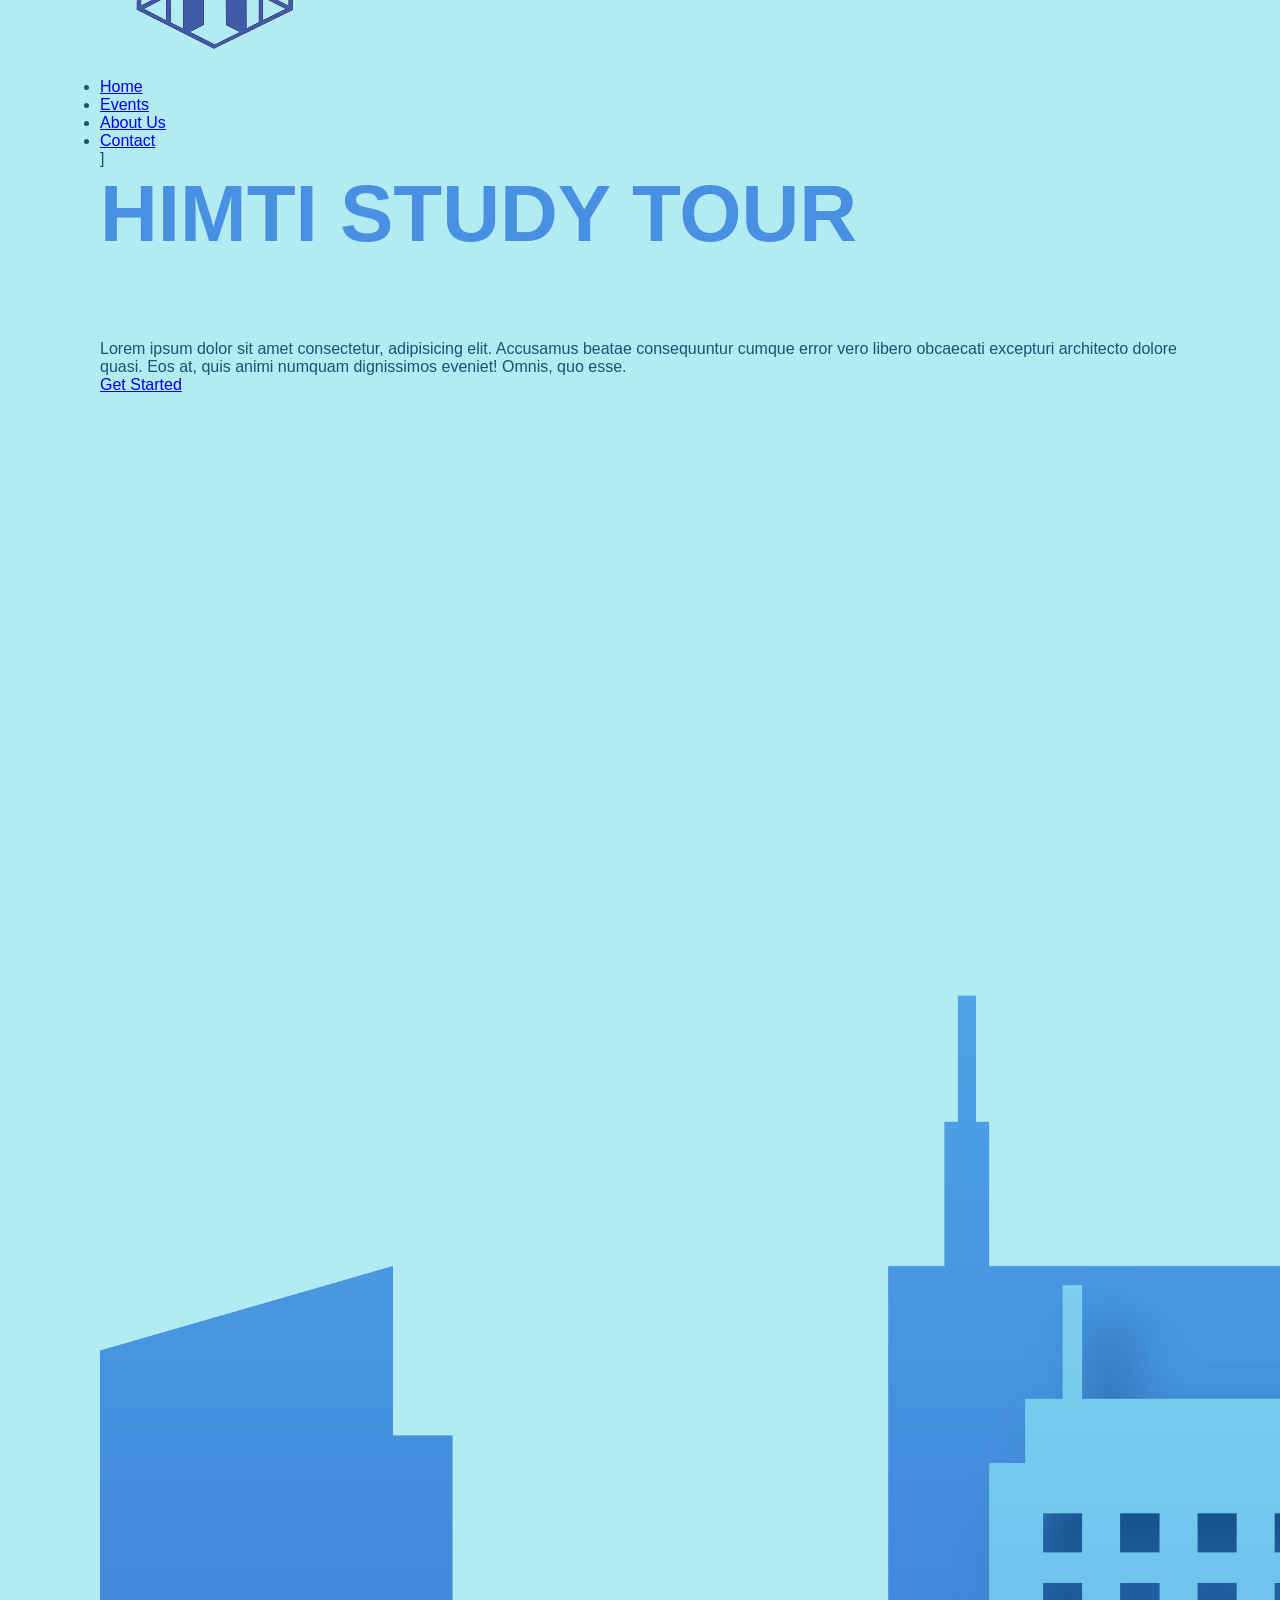
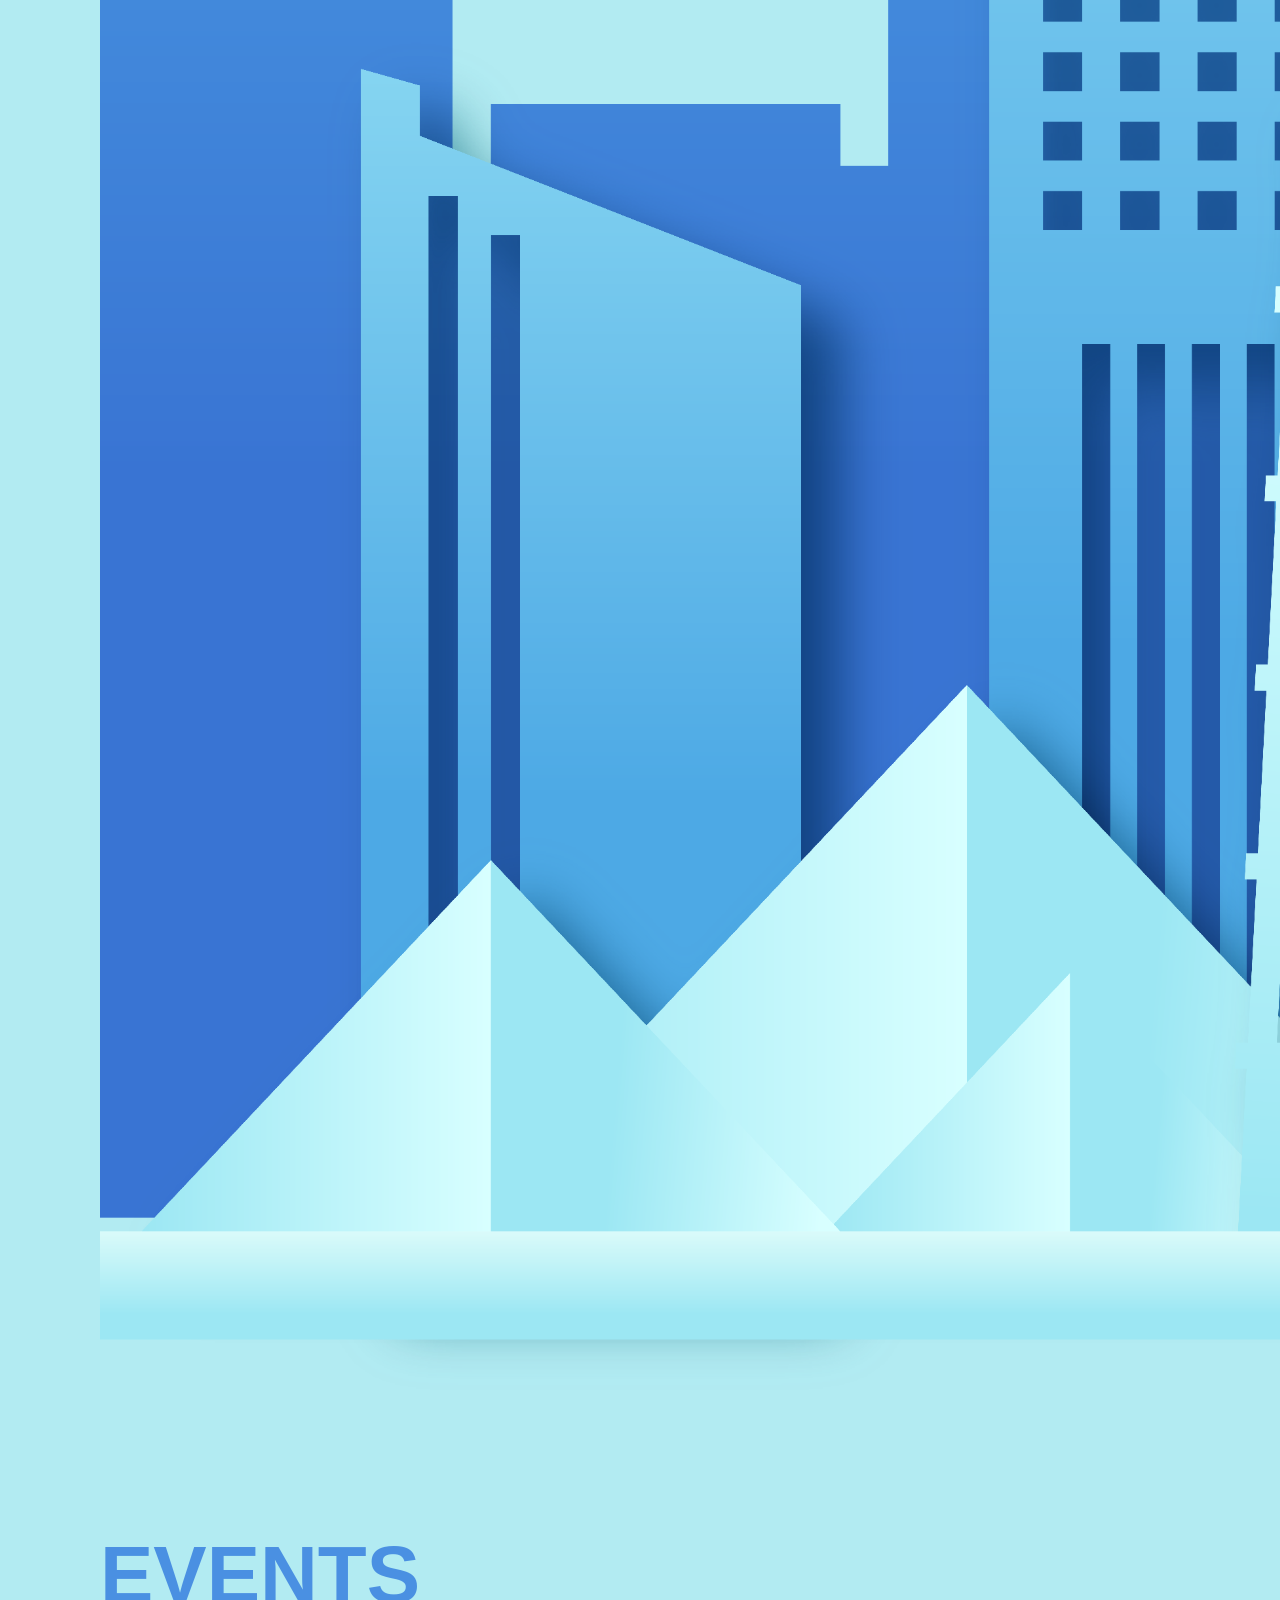
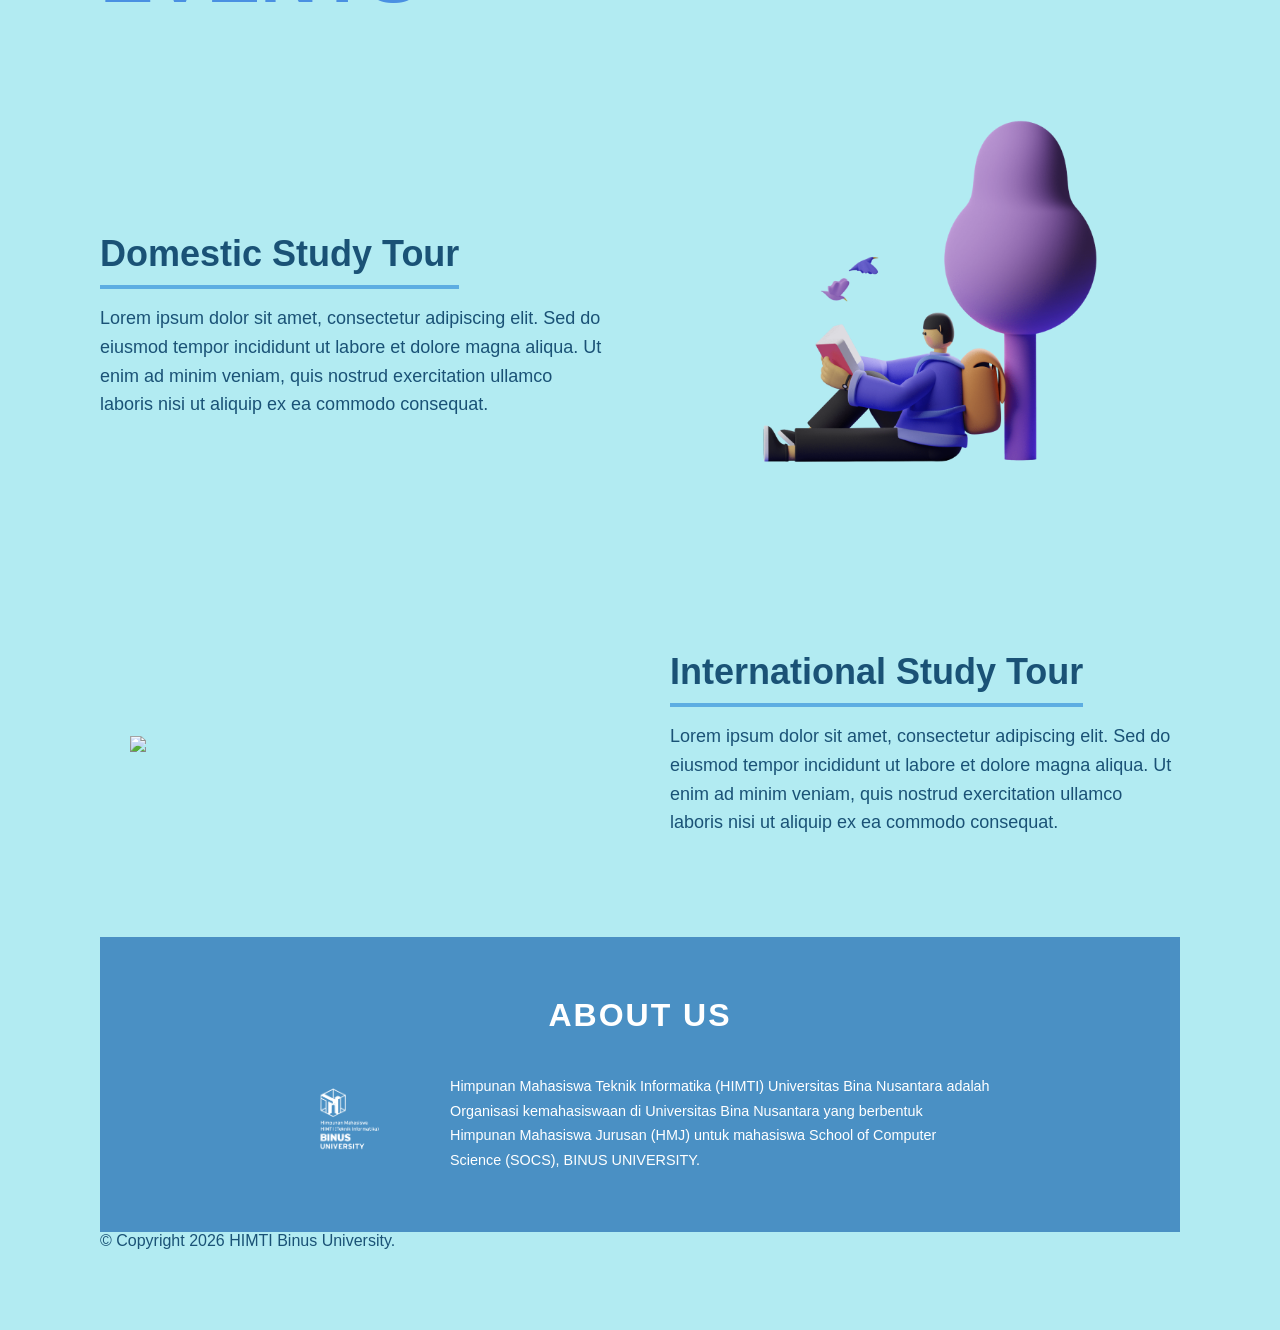
==== commit e9c06f81: "first commit lol" ====
--- a/index.html
+++ b/index.html
@@ -1,3 +1,103 @@
+<!DOCTYPE html>
+<html lang="id">
+<head>
+    <meta charset="UTF-8">
+    <meta name="viewport" content="width=device-width, initial-scale=1.0">
+    <title>HIMTI Study Tour</title>
+    <link rel="stylesheet" href="style.css">
+</head>
+<body>
+
+    <header>
+        <div class="container nav">
+            <h2 class="logo"><a href=""><img src="img/Logo_Himti.png" alt=""></a></h2>
+            <nav>
+                <ul>
+                    <li><a href="#home">Home</a></li>
+                    <li><a href="#events">Events</a></li>
+                    <li><a href="#">About Us</a></li>
+                    <li><a href="#">Contact</a></li>
+                </ul>
+            </nav>
+        </div>
+    </header>
+
+]    <section class="home" id="home">
+        <div class="container home-content">
+            <div class="home-text">
+                <h1>HIMTI STUDY TOUR</h1>
+                <p>Lorem ipsum dolor sit amet consectetur, adipisicing elit. Accusamus beatae consequuntur cumque error vero libero obcaecati excepturi architecto dolore quasi. Eos at, quis animi numquam dignissimos eveniet! Omnis, quo esse.</p>
+                <a href="#" class="btn">Get Started</a>
+            </div>
+        </div>
+
+        <img src="img/gedung.png" class="home-buildings" alt="Gedung">
+    </section>
+
+    <section class="events" id="events">
+        <div class="container">
+            <h2>EVENTS</h2>
+
+            <div class="event-box">
+                <div class="event-image">
+                    <img src="" alt="">
+                </div>
+                <div class="event-text">
+                    <h3>Domestic Study Tour</h3>
+                    <p>Lorem ipsum dolor sit amet consectetur adipisicing elit. Libero architecto quaerat odit. Temporibus, eaque itaque fuga officia accusantium recusandae excepturi eum reiciendis quis saepe a autem, sunt distinctio ea modi.</p>
+                </div>
+            </div>
+
+            <div class="event-box">
+                <div class="event-image">
+                    <img src="" alt="">
+                </div>
+                <div class="event-text">
+                    <h3>International Study Tour</h3>
+                    <p>Lorem ipsum dolor sit amet consectetur, adipisicing elit. Optio ab doloremque pariatur eum sit necessitatibus neque amet itaque non architecto velit beatae exercitationem nostrum nam ducimus mollitia, autem similique accusantium.</p>
+                </div>
+            </div>
+
+        </div>
+    </section>
+
+    <section class="contact" id="contact">
+        <div class="container">
+            <h2>CONTACT US</h2>
+            <form action="#" class="contact-form">
+                <input type="text" placeholder="Name" required>
+                <input type="email" placeholder="Email" required>
+                <textarea placeholder="Message..." rows="6" required></textarea>
+                <button type="submit" class="btn-send">Send</button>
+            </form>
+        </div>
+    </section>
+    <footer>
+        <div class="container footer-content">
+            <div class="footer-left">
+                <div class="footer-logo">
+                    <img src="img/LogoBinusWhite.png" alt="BINUS University">
+                </div>
+                <div class="footer-himti">
+                    <img src="img/HimtiWhite.png" alt="HIMTI BINUS">
+                </div>
+            </div>
+            
+            <div class="footer-socials">
+                <ul>
+                    <li><a href="#"><img src="img/InsIcon.png" alt="IG"> @himti_binus</a></li>
+                    <li><a href="#"><img src="img/YtIcon.png" alt="YT"> HIMTI BINUS</a></li>
+                    <li><a href="#"><img src="img/TiktokIcon.png" alt="TikTok"> @himtibinus</a></li>
+                </ul>
+            </div>
+        </div>
+        <div class="footer-bottom">
+            <p>&copy; Copyright 2024 HIMTI BINUS University.</p>
+        </div>
+    </footer>
+
+</body>
+</html>
 <!DOCTYPE html>
 <html lang="id">
 <head>
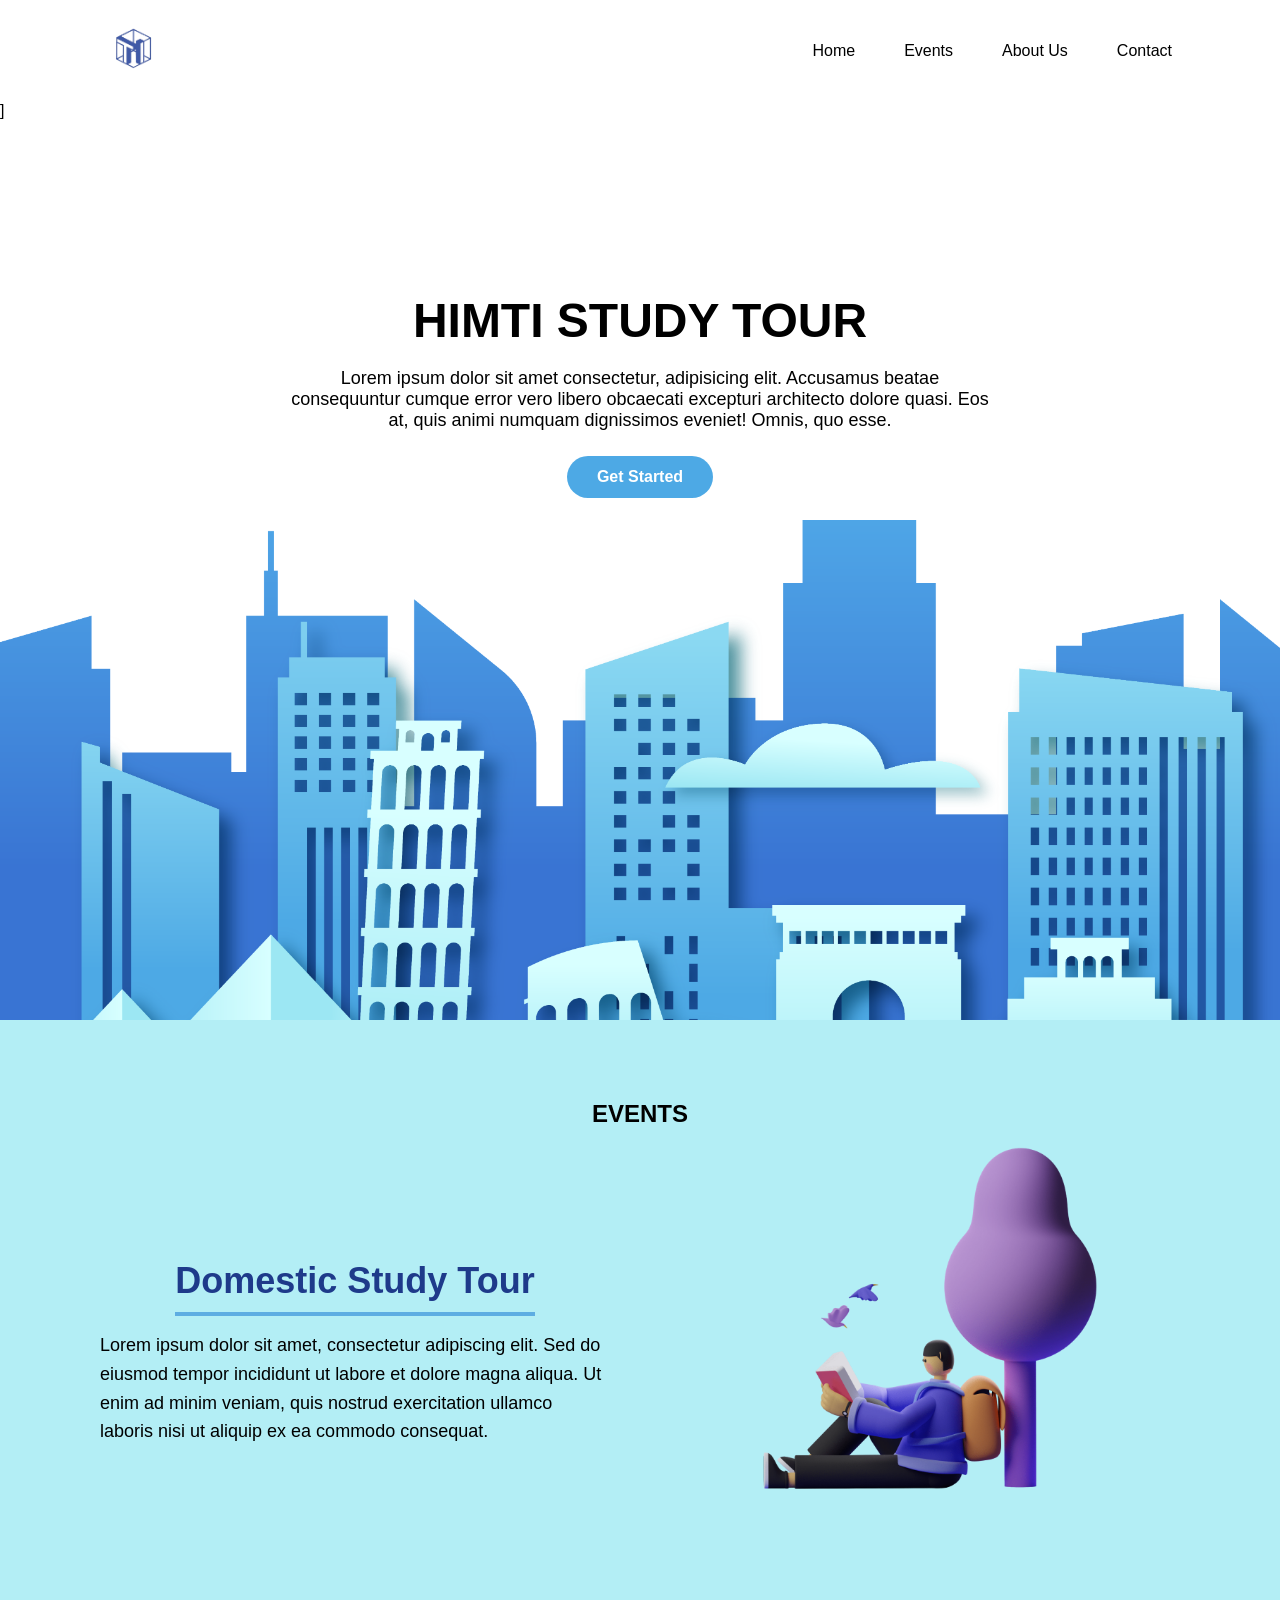
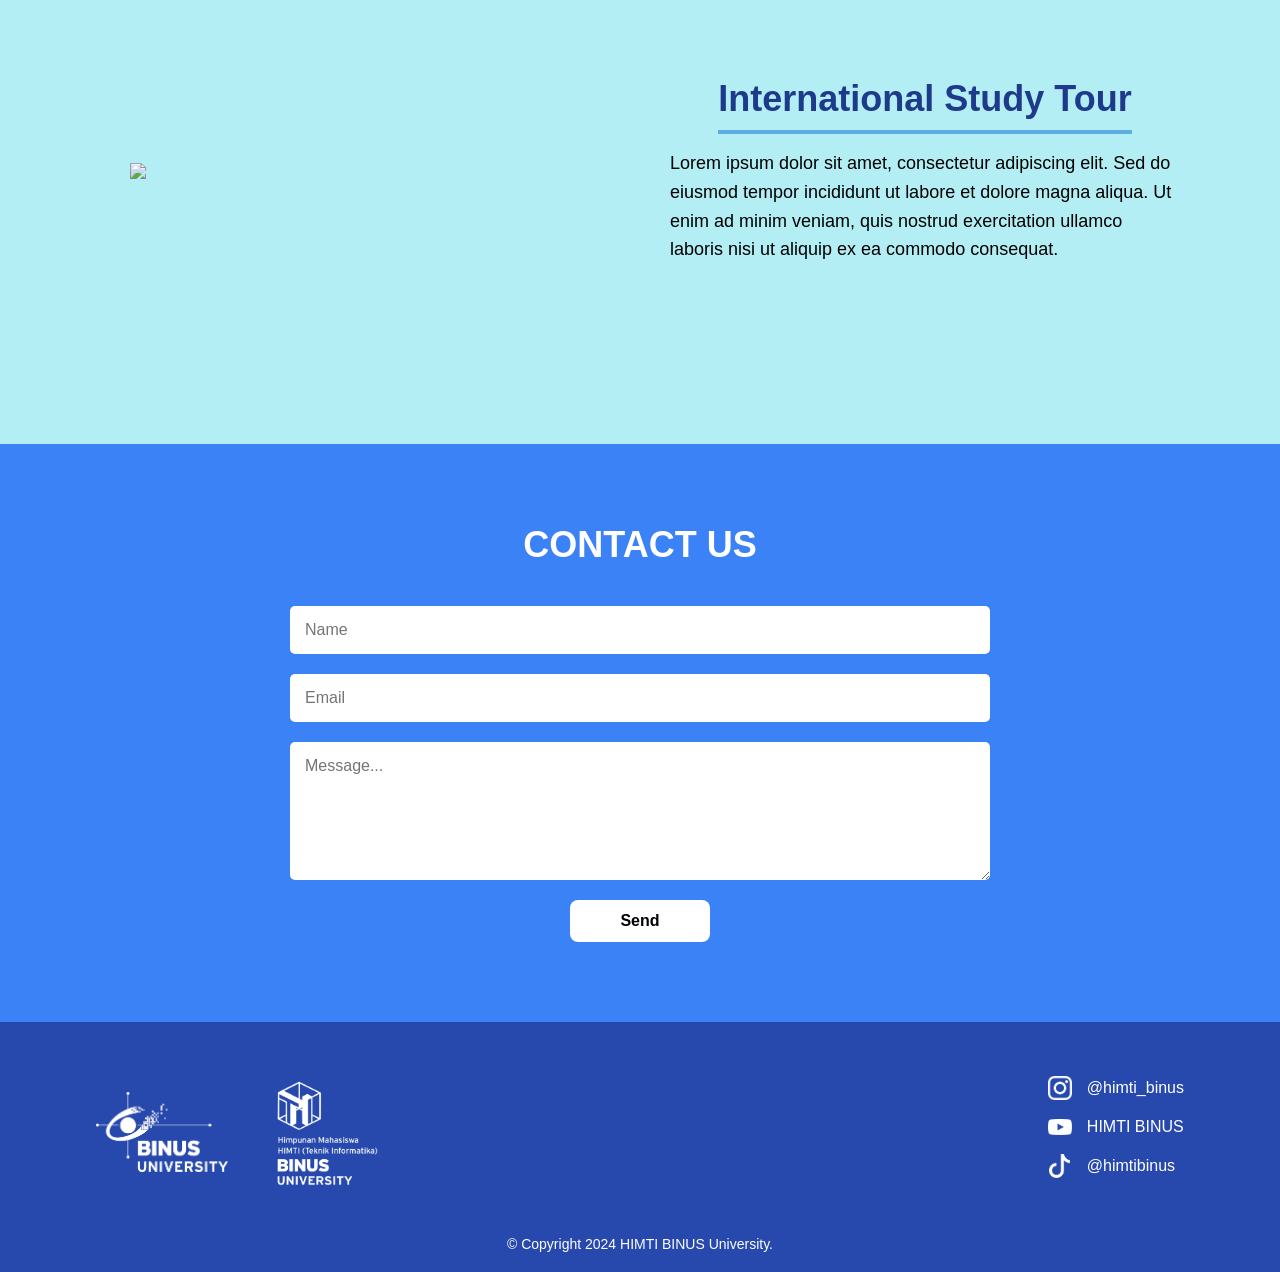
==== commit 5016c895: "add event section & sync" ====
--- a/index.html
+++ b/index.html
@@ -34,31 +34,30 @@
         <img src="img/gedung.png" class="home-buildings" alt="Gedung">
     </section>
 
-    <section class="events" id="events">
-        <div class="container">
-            <h2>EVENTS</h2>
+    <section class="events event-body" id="events">
+        <div class="header">
+        <h1>EVENTS</h1>
 
-            <div class="event-box">
-                <div class="event-image">
-                    <img src="" alt="">
-                </div>
-                <div class="event-text">
-                    <h3>Domestic Study Tour</h3>
-                    <p>Lorem ipsum dolor sit amet consectetur adipisicing elit. Libero architecto quaerat odit. Temporibus, eaque itaque fuga officia accusantium recusandae excepturi eum reiciendis quis saepe a autem, sunt distinctio ea modi.</p>
-                </div>
+        <div class="Row">
+            <div class="content">
+                <h2>Domestic Study Tour</h2>
+                <p>Lorem ipsum dolor sit amet, consectetur adipiscing elit. Sed do eiusmod tempor incididunt ut labore et dolore magna aliqua. Ut enim ad minim veniam, quis nostrud exercitation ullamco laboris nisi ut aliquip ex ea commodo consequat.</p>
             </div>
+            <div class="picture">
+                <img src="./img/Saly-16.png">
+            </div>
+        </div>
 
-            <div class="event-box">
-                <div class="event-image">
-                    <img src="" alt="">
-                </div>
-                <div class="event-text">
-                    <h3>International Study Tour</h3>
-                    <p>Lorem ipsum dolor sit amet consectetur, adipisicing elit. Optio ab doloremque pariatur eum sit necessitatibus neque amet itaque non architecto velit beatae exercitationem nostrum nam ducimus mollitia, autem similique accusantium.</p>
-                </div>
+        <div class="Row reverse">
+            <div class="content">
+                <h2>International Study Tour</h2>
+                <p>Lorem ipsum dolor sit amet, consectetur adipiscing elit. Sed do eiusmod tempor incididunt ut labore et dolore magna aliqua. Ut enim ad minim veniam, quis nostrud exercitation ullamco laboris nisi ut aliquip ex ea commodo consequat.</p>
             </div>
-
+            <div class="picture">
+                <img src="./img/org.png">
+            </div>
         </div>
+    </div>
     </section>
 
     <section class="contact" id="contact">
@@ -97,155 +96,4 @@
     </footer>
 
 </body>
-</html>
-<!DOCTYPE html>
-<html lang="id">
-<head>
-    <meta charset="UTF-8">
-    <meta name="viewport" content="width=device-width, initial-scale=1.0">
-    <title>HIMTI Study Tour</title>
-    <link rel="stylesheet" href="style.css">
-    <style>
-        
-        .about {
-            background-color: #4a90c4;
-            padding: 60px 0;
-            color: #fff;
-        }
-
-        .about h2 {
-            text-align: center;
-            font-size: 2rem;
-            font-weight: 700;
-            letter-spacing: 2px;
-            margin-bottom: 40px;
-            color: #fff;
-        }
-
-        .about-content {
-            display: flex;
-            align-items: center;
-            gap: 40px;
-            max-width: 700px;
-            margin: 0 auto;
-        }
-
-        .about-logo {
-            display: flex;
-            flex-direction: column;
-            align-items: center;
-            flex-shrink: 0;
-            min-width: 120px;
-        }
-
-        .about-logo img {
-            width: 70px;
-            height: auto;
-            margin-bottom: 10px;
-        }
-
-        .about-logo-caption {
-            text-align: center;
-            font-size: 0.75rem;
-            line-height: 1.5;
-            color: #fff;
-            margin: 0;
-        }
-
-        .about-logo-caption strong {
-            font-size: 0.85rem;
-            font-weight: 800;
-            letter-spacing: 1px;
-        }
-
-        .about-text p {
-            font-size: 0.9rem;
-            line-height: 1.7;
-            color: #fff;
-            margin: 0;
-        }
-
-        @media (max-width: 600px) {
-            .about-content {
-                flex-direction: column;
-                text-align: center;
-            }
-        }
-    </style>
-</head>
-<body>
-
-    <header>
-        <div class="container nav">
-            <h2 class="logo"><a href=""><img src="img/Logo_Himti.png" alt=""></a></h2>
-            <nav>
-                <ul>
-                    <li><a href="#home">Home</a></li>
-                    <li><a href="#events">Events</a></li>
-                    <li><a href="#">About Us</a></li>
-                    <li><a href="#">Contact</a></li>
-                </ul>
-            </nav>
-        </div>
-    </header>
-
-]    <section class="home" id="home">
-        <div class="container home-content">
-            <div class="home-text">
-                <h1>HIMTI STUDY TOUR</h1>
-                <p>Lorem ipsum dolor sit amet consectetur, adipisicing elit. Accusamus beatae consequuntur cumque error vero libero obcaecati excepturi architecto dolore quasi. Eos at, quis animi numquam dignissimos eveniet! Omnis, quo esse.</p>
-                <a href="#" class="btn">Get Started</a>
-            </div>
-        </div>
-
-        <img src="img/gedung.png" class="home-buildings" alt="Gedung">
-    </section>
-
-    <section class="events" id="events">
-        <div class="header">
-        <h1>EVENTS</h1>
-
-        <div class="Row">
-            <div class="content">
-                <h2>Domestic Study Tour</h2>
-                <p>Lorem ipsum dolor sit amet, consectetur adipiscing elit. Sed do eiusmod tempor incididunt ut labore et dolore magna aliqua. Ut enim ad minim veniam, quis nostrud exercitation ullamco laboris nisi ut aliquip ex ea commodo consequat.</p>
-            </div>
-            <div class="picture">
-                <img src="Domestic Study Tour.png">
-            </div>
-        </div>
-
-        <div class="Row reverse">
-            <div class="content">
-                <h2>International Study Tour</h2>
-                <p>Lorem ipsum dolor sit amet, consectetur adipiscing elit. Sed do eiusmod tempor incididunt ut labore et dolore magna aliqua. Ut enim ad minim veniam, quis nostrud exercitation ullamco laboris nisi ut aliquip ex ea commodo consequat.</p>
-            </div>
-            <div class="picture">
-                <img src="International Study Tour.png">
-            </div>
-        </div>
-    </div>
-    </section>
-
-     <section class="about" id="about">
-        <div class="container">
-            <h2>ABOUT US</h2>
-            <div class="about-content">
-                <div class="about-logo">
-                    <img src="img/HimtiWhite.png" alt="Logo HIMTI">
-                    <!-- <p class="about-logo-caption">Himpunan Mahasiswa<br>HIMTI<br><strong>BINUS<br>UNIVERSITY</strong></p> -->
-                </div>
-                <div class="about-text">
-                    <p>Himpunan Mahasiswa Teknik Informatika (HIMTI) Universitas Bina Nusantara adalah Organisasi kemahasiswaan di Universitas Bina Nusantara yang berbentuk Himpunan Mahasiswa Jurusan (HMJ) untuk mahasiswa School of Computer Science (SOCS), BINUS UNIVERSITY.</p>
-                </div>
-            </div>
-        </div>
-    </section>
-
-    <footer>
-        <div class="container">
-            <p>&copy; Copyright 2026 HIMTI Binus University.</p>
-        </div>
-    </footer>
-
-</body>+</html>
--- a/style.css
+++ b/style.css
@@ -2,25 +2,344 @@
     margin: 0;
     padding: 0;
     box-sizing: border-box;
-}
-
-body {
-    background-color: #B2EBF2;
-    font-family: 'Segoe UI', Tahoma, Geneva, Verdana, sans-serif;
-    color: #1A5276;
-    padding: 80px 100px;
-}
-
-.header {
-    max-width: 1200px;
+    font-family: Arial, sans-serif;
+}
+
+html {
+    scroll-behavior: smooth;
+}
+
+.container {
+    width: 85%;
+    max-width: 1100px;
+    margin: auto;
+}
+
+header {
+    padding: 15px 0;
+    position: sticky;   
+    top: 0;             
+    z-index: 1000;      
+}
+
+.nav {
+    display: flex;
+    justify-content: space-between;
+    align-items: center;
+}
+
+.nav ul {
+    list-style: none;
+    display: flex;
+    gap: 25px;
+}
+
+.nav a {
+    text-decoration: none;
+    color: black;
+    font-weight: 500;
+    padding: 8px 12px;     
+    border-radius: 6px;    
+    display: inline-block;  
+    transition: 0.3s ease;
+}
+
+.nav a:hover {
+    background-color: #4DA9E5;
+    color: white;
+}
+
+.logo img {
+    height: 50px;
+    width: auto;
+    display: block;
+}
+
+.logo:hover{
+    cursor: pointer;
+}
+
+.home {
+    position: relative;
+    height: 100vh;
+    padding-bottom: 350px;
+    color: black;
+    overflow: hidden;
+}
+
+.home-content {
+    display: flex;
+    justify-content: center;
+    align-items: center;
+    text-align: center;
+    height: 100%;
+}
+
+.home-text {
+    max-width: 700px;
+}
+
+.home-text h1 {
+    font-size: 48px;
+    margin-bottom: 20px;
+}
+
+.home-text p {
+    margin-bottom: 25px;
+    font-size: 18px;
+}
+
+.home-buildings {
+    width: 100%;
+    max-height: 500px;
+    object-fit: cover; 
+    position: absolute;
+    bottom: 0;
+    left: 0;
+    z-index: -1;
+}
+
+.btn {
+    display: inline-block;
+    padding: 12px 30px;
+    background: #4DA9E5;
+    color: white;
+    border-radius: 30px;
+    text-decoration: none;
+    font-weight: bold;
+    transition: 0.3s;
+}
+
+.btn:hover {
+    background: white;
+    color: #4DA9E5;
+}
+
+.events {
+    background: #B3EEF5;
+    padding: 80px 0;
+    text-align: center;
+}
+
+.events h2 {
+    margin-bottom: 50px;
+    color: #1e3a8a;
+}
+
+.event-box {
+    display: flex;
+    align-items: center;
+    gap: 30px;
+    background: white;
+    margin: 20px auto;
+    padding: 30px;
+    border-radius: 10px;
+    max-width: 900px;
+    box-shadow: 0 5px 15px rgba(0,0,0,0.05);
+    text-align: left;
+}
+
+.event-box.reverse {
+    flex-direction: row-reverse;
+}
+
+.event-image img {
+    width: 200px;
+}
+
+.contact {
+    background: #3B82F6; /* Warna biru sesuai desain */
+    padding: 80px 0;
+    text-align: center;
+}
+
+.contact h2 {
+    color: white;
+    font-size: 36px;
+    margin-bottom: 40px;
+}
+
+.contact-form {
+    max-width: 700px;
     margin: 0 auto;
-}
-
-h1 {
-    font-size: 80px;
-    margin-bottom: 80px;
-    color: #4A90E2;
+    display: flex;
+    flex-direction: column;
+    gap: 20px;
+}
+
+.contact-form input,
+.contact-form textarea {
+    width: 100%;
+    padding: 15px;
+    border: none;
+    border-radius: 5px;
+    font-size: 16px;
+    font-family: Arial, sans-serif;
+    resize: vertical;
+}
+
+.btn-send {
+    padding: 12px 50px; 
+    background: white;
+    color: black;
+    border: none;
+    border-radius: 8px; /* Sudut dibuat sedikit membulat seperti Figma */
+    font-size: 16px;
     font-weight: bold;
+    cursor: pointer;
+    align-self: center;
+    transition: 0.3s;
+}
+
+.btn-send:hover {
+    background: #e0e0e0;
+}
+
+footer {
+    background: #2749AD;
+    color: white;
+    padding: 50px 0 20px 0;
+}
+
+.footer-content {
+    display: flex;
+    justify-content: space-between;
+    align-items: center;
+    flex-wrap: wrap;
+    margin-bottom: 40px;
+}
+
+.footer-left {
+    display: flex;
+    align-items: center;
+    gap: 40px; /* Jarak antara logo BINUS dan HIMTI */
+}
+
+.footer-logo img {
+    height: 80px; 
+    width: auto;
+}
+
+.footer-himti img {
+    height: 120px; /* Diperbesar agar seimbang dengan logo BINUS */
+    width: auto;
+}
+
+.footer-socials ul {
+    list-style: none;
+    padding: 0;
+}
+
+.footer-socials li {
+    margin-bottom: 15px;
+}
+
+.footer-socials a {
+    color: white;
+    text-decoration: none;
+    display: flex;
+    align-items: center;
+    gap: 15px;
+    font-size: 16px;
+}
+
+.footer-socials img {
+    width: 24px;
+    height: 24px;
+    object-fit: contain; /* Pastikan icon tidak gepeng */
+}
+
+.footer-bottom {
+    text-align: center;
+    font-size: 14px;
+}
+
+@media (max-width: 768px) {
+
+    .nav {
+        flex-direction: row;          
+        justify-content: space-between;
+        align-items: center;
+    }
+
+    .nav ul {
+        flex-direction: row;          
+        gap: 10px;
+    }
+
+    .nav a {
+        font-size: 14px;             
+        padding: 6px 8px;
+    }
+
+    .logo img {
+        height: 40px;
+    }
+
+    .container {
+        width: 92%;
+    }
+
+    .home {
+        height: auto;          
+        padding: 80px 0 0 0;  
+        text-align: center;
+    }
+
+    .home-content {
+        height: auto;
+        padding-bottom: 20px;
+    }
+
+    .home-text h1 {
+        font-size: 26px;
+    }
+
+    .home-text p {
+        font-size: 14px;
+        padding: 0 10px;
+    }
+
+    .home-buildings {
+        position: relative;   
+        max-height: 200px;
+        margin-top: 20px;
+    }
+
+    .event-box {
+        flex-direction: column;
+        text-align: center;
+        padding: 20px;
+    }
+
+    .event-image img {
+        width: 100%;
+        max-width: 250px;
+        margin-bottom: 15px;
+    }
+    
+    .contact {
+        padding: 50px 0;
+    }
+
+    .contact h2 {
+        font-size: 28px;
+    }
+
+    .footer-content {
+        flex-direction: column;
+        text-align: center;
+        gap: 30px;
+    }
+
+    .footer-socials li {
+        justify-content: center;
+    }
+
+    .footer-left {
+        flex-direction: column;
+        gap: 20px;
+    }
 }
 
 .Row {
@@ -63,4 +382,8 @@
     width: 100%;
     max-width: 450px;
     height: auto;
+}
+
+.event-body {
+    padding: 80px 100px;
 }
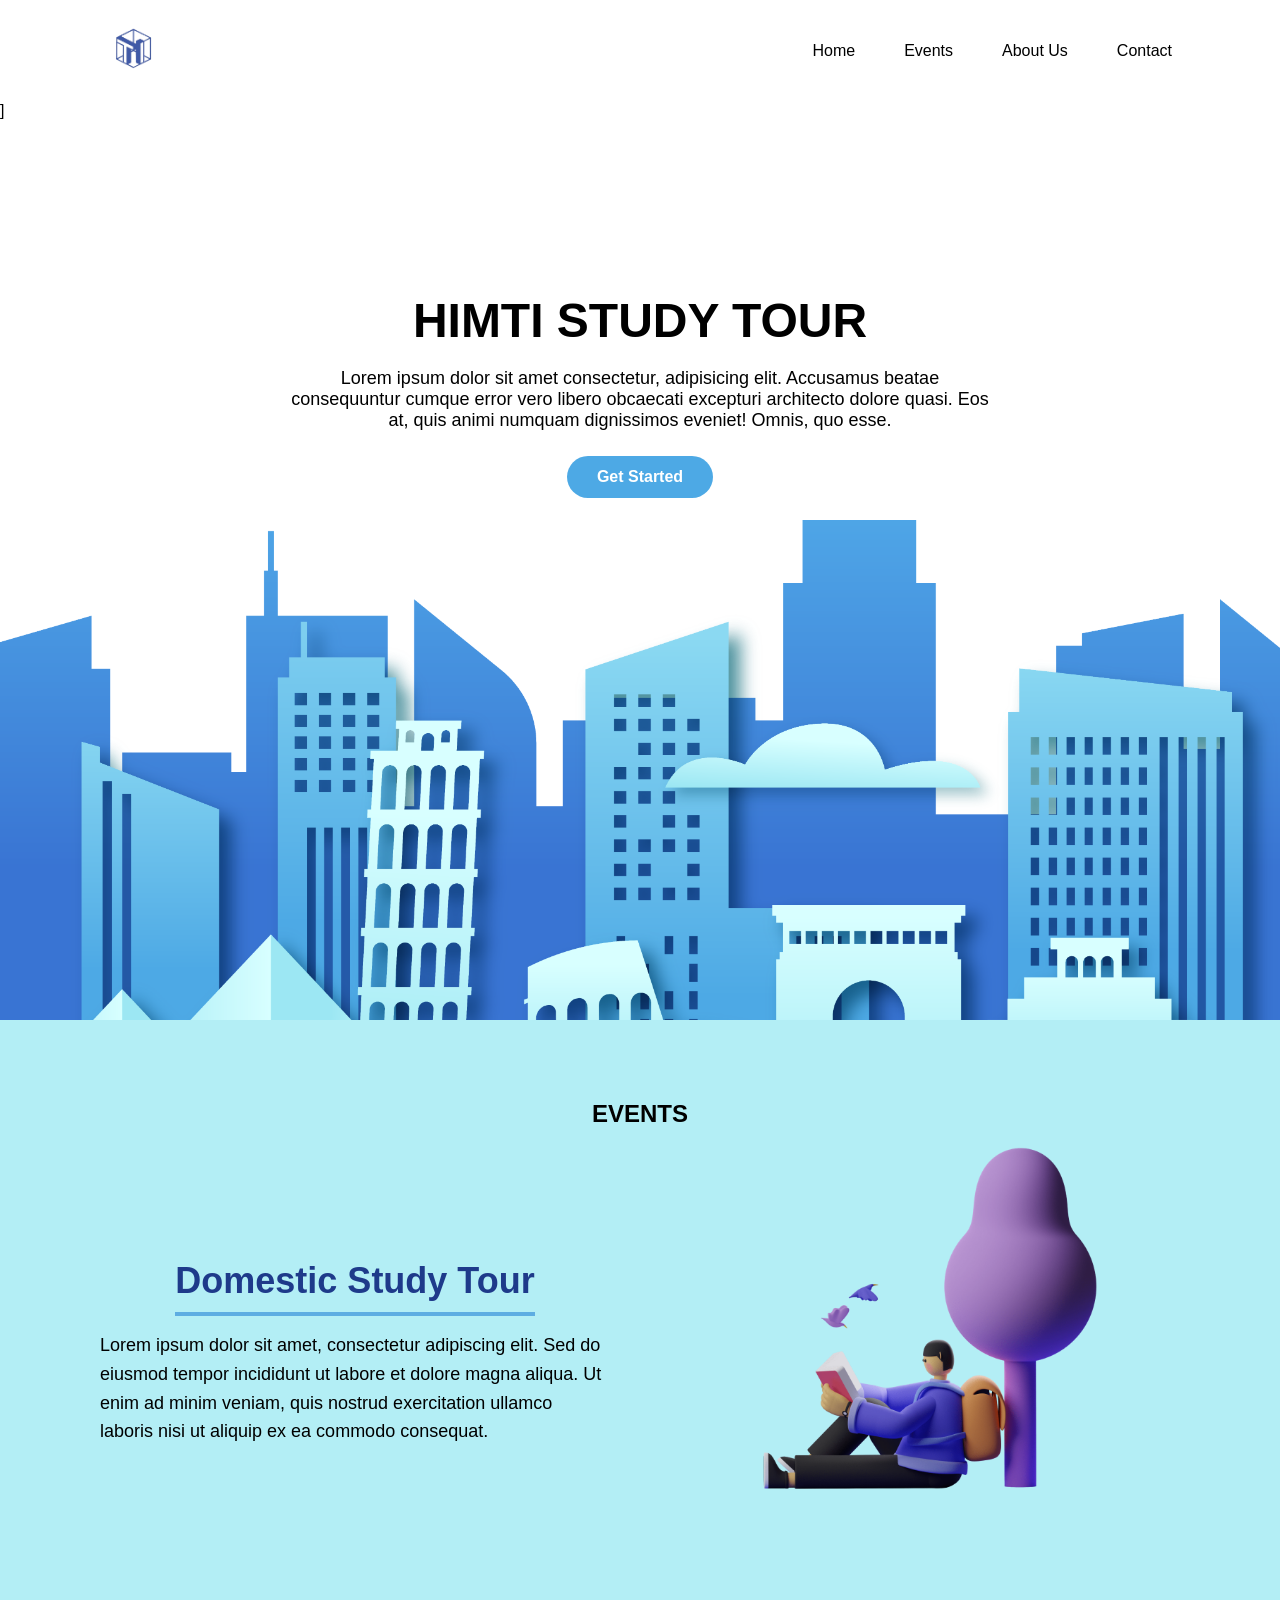
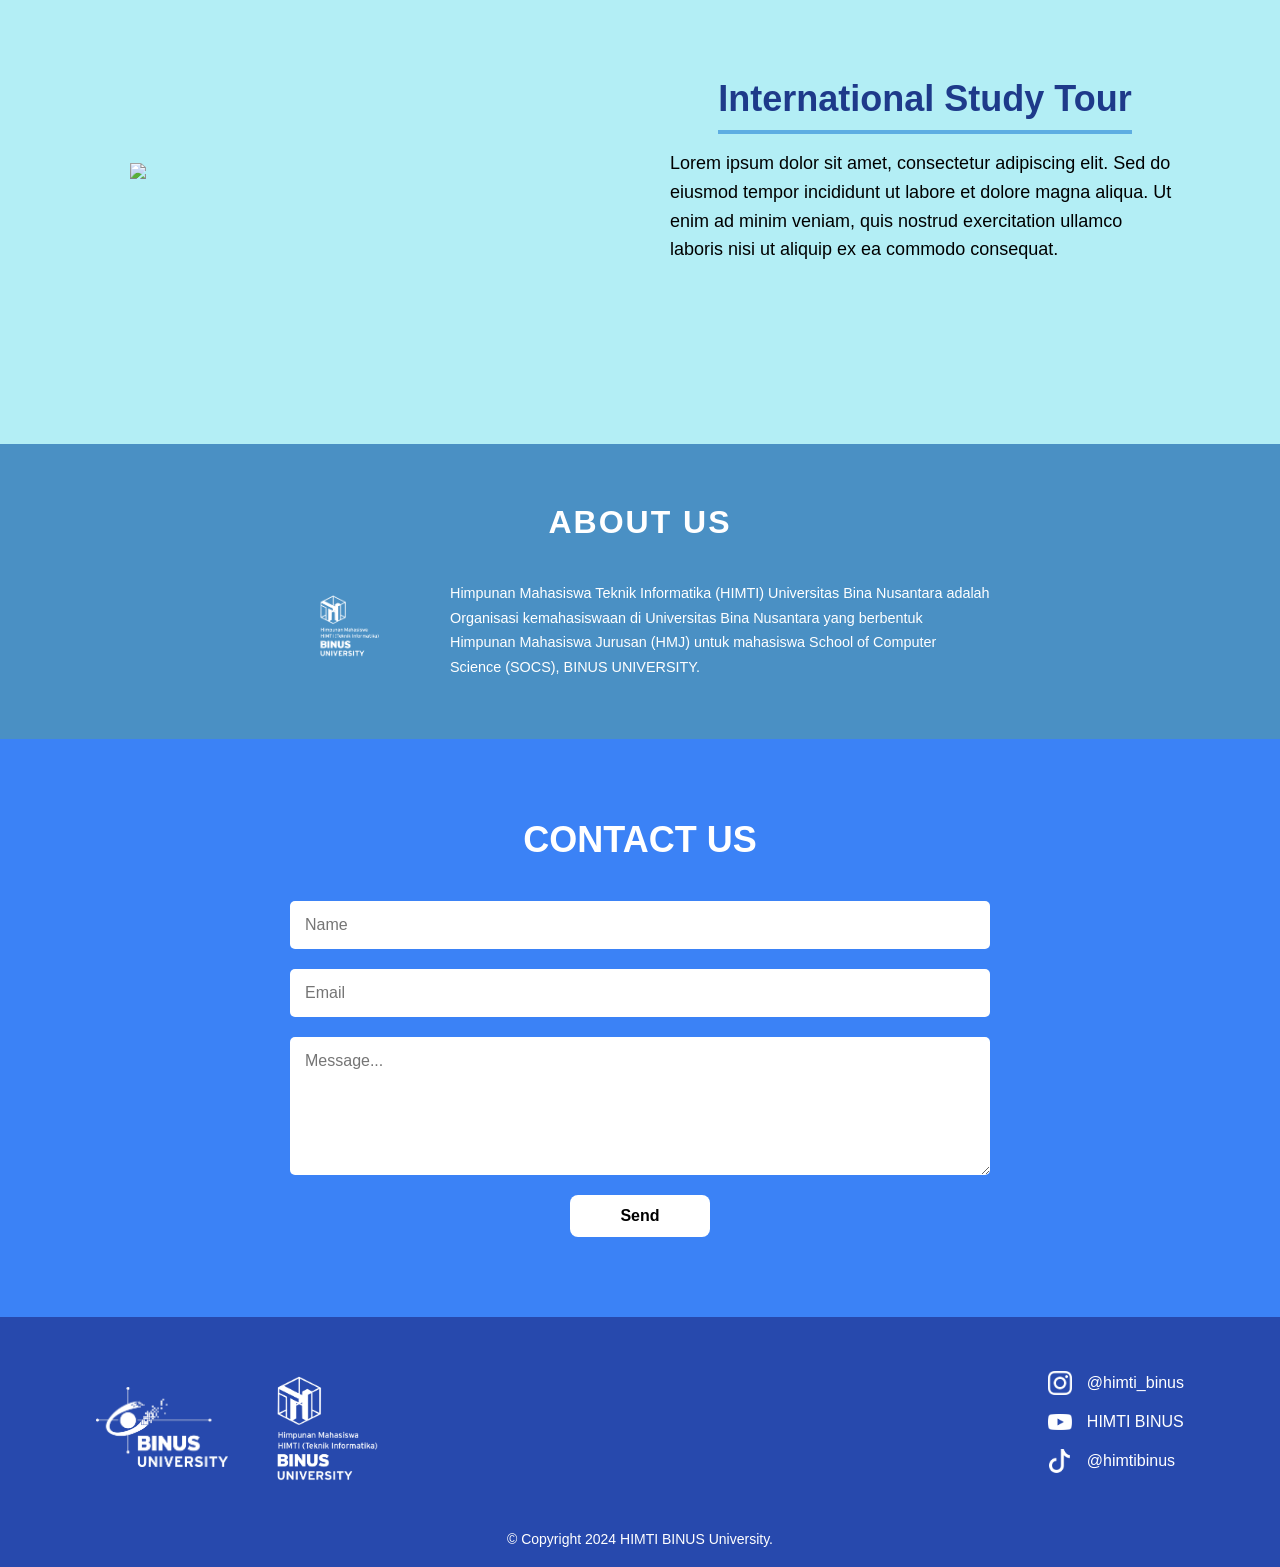
==== commit 3bf69231: "menambah about us" ====
--- a/index.html
+++ b/index.html
@@ -15,7 +15,7 @@
                 <ul>
                     <li><a href="#home">Home</a></li>
                     <li><a href="#events">Events</a></li>
-                    <li><a href="#">About Us</a></li>
+                    <li><a href="#about">About Us</a></li>
                     <li><a href="#">Contact</a></li>
                 </ul>
             </nav>
@@ -60,6 +60,20 @@
     </div>
     </section>
 
+    <section class="about" id="about">
+        <div class="container">
+            <h2>ABOUT US</h2>
+            <div class="about-content">
+                <div class="about-logo">
+                    <img src="img/HimtiWhite.png" alt="Logo HIMTI">
+                </div>
+                <div class="about-text">
+                    <p>Himpunan Mahasiswa Teknik Informatika (HIMTI) Universitas Bina Nusantara adalah Organisasi kemahasiswaan di Universitas Bina Nusantara yang berbentuk Himpunan Mahasiswa Jurusan (HMJ) untuk mahasiswa School of Computer Science (SOCS), BINUS UNIVERSITY.</p>
+                </div>
+            </div>
+        </div>
+    </section>
+
     <section class="contact" id="contact">
         <div class="container">
             <h2>CONTACT US</h2>
--- a/style.css
+++ b/style.css
@@ -386,4 +386,68 @@
 
 .event-body {
     padding: 80px 100px;
+}
+.about {
+    background-color: #4a90c4;
+    padding: 60px 0;
+    color: #fff;
+}
+
+.about h2 {
+    text-align: center;
+    font-size: 2rem;
+    font-weight: 700;
+    letter-spacing: 2px;
+    margin-bottom: 40px;
+    color: #fff;
+}
+
+.about-content {
+    display: flex;
+    align-items: center;
+    gap: 40px;
+    max-width: 700px;
+    margin: 0 auto;
+}
+
+.about-logo {
+    display: flex;
+    flex-direction: column;
+    align-items: center;
+    flex-shrink: 0;
+    min-width: 120px;
+}
+
+.about-logo img {
+    width: 70px;
+    height: auto;
+    margin-bottom: 10px;
+}
+
+.about-logo-caption {
+    text-align: center;
+    font-size: 0.75rem;
+    line-height: 1.5;
+    color: #fff;
+    margin: 0;
+}
+
+.about-logo-caption strong {
+    font-size: 0.85rem;
+    font-weight: 800;
+    letter-spacing: 1px;
+}
+
+.about-text p {
+    font-size: 0.9rem;
+    line-height: 1.7;
+    color: #fff;
+    margin: 0;
+}
+
+@media (max-width: 600px) {
+    .about-content {
+        flex-direction: column;
+        text-align: center;
+    }
 }
